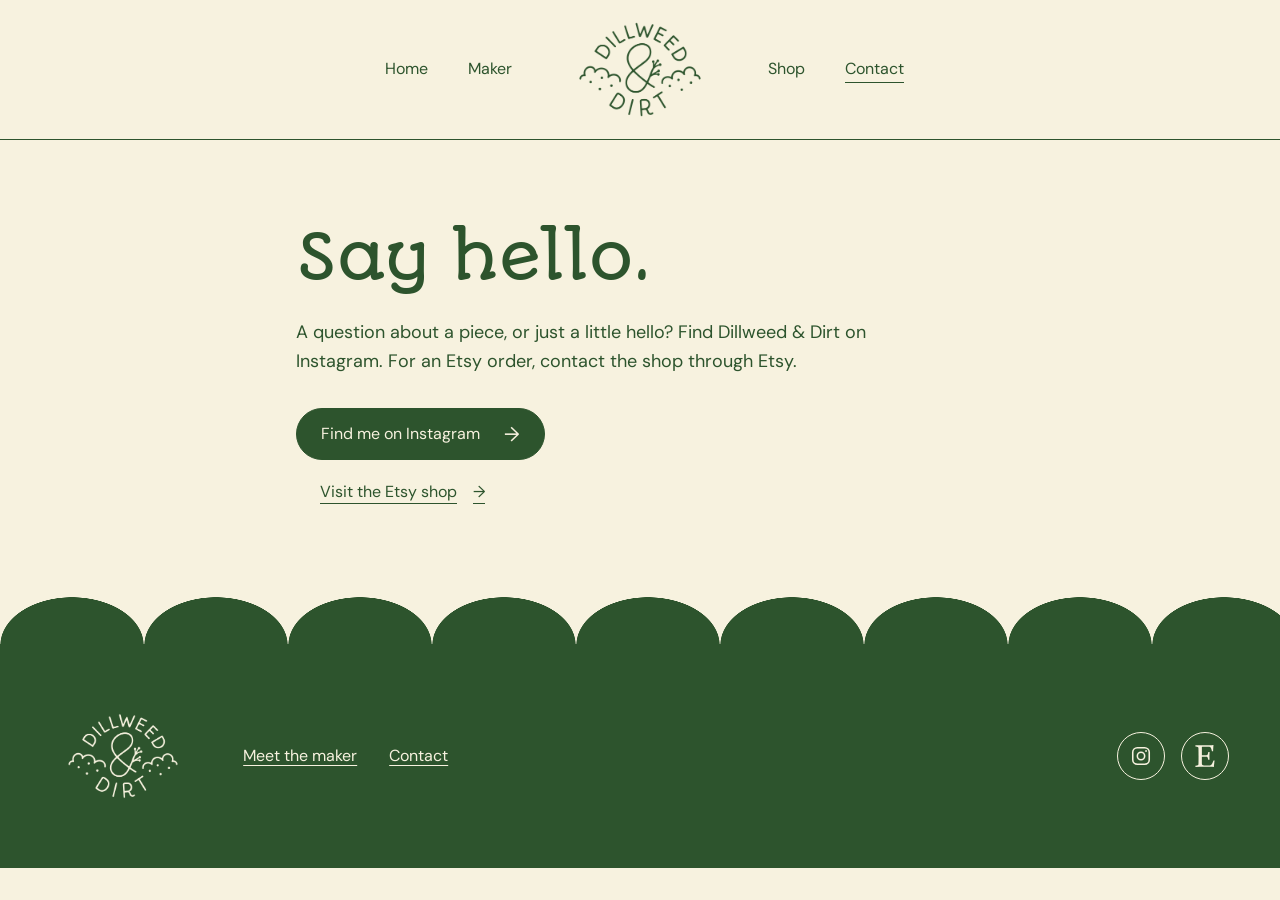
==== contact.html @ 4174f527 "Add small semibold uppercase eyebrow typography role" ====
<!doctype html><html lang="en"><head><meta charset="utf-8"><meta name="robots" content="noindex, nofollow"><meta name="viewport" content="width=device-width,initial-scale=1"><meta name="description" content="Dillweed & Dirt — handmade functional pottery."><title>Contact · Dillweed & Dirt</title><link rel="stylesheet" href="assets/site.css?v=eyebrow-v1"></head><body><a class="skip" href="#main">Skip to content</a><div class="shell"><header><nav class="site-nav" aria-label="Main navigation"><div class="nav-group"><a href="index.html">Home</a><a href="maker.html">Maker</a></div><a class="brand-logo" href="index.html"><img src="assets/dillweedlogos_2.png" alt="Dillweed & Dirt — home" width="800" height="533"></a><div class="nav-group"><a href="https://www.etsy.com/shop/DillweedandDirt">Shop</a><a href="contact.html" aria-current="page">Contact</a></div></nav></header><main id="main"><section class="contact-simple" aria-labelledby="contact-title"><h1 id="contact-title">Say hello.</h1><p>A question about a piece, or just a little hello? Find Dillweed & Dirt on Instagram. For an Etsy order, contact the shop through Etsy.</p><div class="contact-actions"><a class="button" href="https://www.instagram.com/dillweedanddirt/">Find me on Instagram <span aria-hidden="true">→</span></a><a class="text-link" href="https://www.etsy.com/shop/DillweedandDirt">Visit the Etsy shop <span aria-hidden="true">→</span></a></div></section></main><footer class="scallop-footer footer-compact"><div class="footer-side"><a href="index.html" class="brand-logo"><img src="assets/dillweedlogos_2.png" alt="Dillweed & Dirt — home" width="800" height="533" loading="lazy"></a><div class="footer-links"><a href="maker.html">Meet the maker</a><a href="contact.html">Contact</a></div><div class="footer-socials" aria-label="Find Dillweed & Dirt"><a class="social-link" href="https://www.instagram.com/dillweedanddirt/" aria-label="Dillweed & Dirt on Instagram" title="Follow on Instagram"><svg viewBox="0 0 24 24" aria-hidden="true" focusable="false" fill="none" stroke="currentColor" stroke-width="1.7"><rect x="3" y="3" width="18" height="18" rx="5"></rect><circle cx="12" cy="12" r="4"></circle><circle cx="17.5" cy="6.5" r="1" fill="currentColor" stroke="none"></circle></svg></a><a class="social-link" href="https://www.etsy.com/shop/DillweedandDirt" aria-label="Dillweed & Dirt on Etsy" title="Shop on Etsy"><svg viewBox="0 0 24 24" aria-hidden="true" focusable="false" fill="currentColor"><path d="M8.559 2.445c0-.325.033-.52.59-.52h7.465c1.3 0 2.02 1.11 2.54 3.193l.42 1.666h1.27c.23-4.728.43-6.784.43-6.784s-3.196.36-5.09.36H6.635L1.521.196v1.37l1.725.326c1.21.24 1.5.496 1.6 1.606 0 0 .11 3.27.11 8.64 0 5.385-.09 8.61-.09 8.61 0 .973-.39 1.333-1.59 1.573l-1.722.33V24l5.13-.165h8.55c1.935 0 6.39.165 6.39.165.105-1.17.75-6.48.855-7.064h-1.2l-1.284 2.91c-1.005 2.28-2.476 2.445-4.11 2.445h-4.906c-1.63 0-2.415-.64-2.415-2.05V12.8s3.62 0 4.79.096c.912.064 1.463.325 1.76 1.598l.39 1.695h1.41l-.09-4.278.192-4.305h-1.391l-.45 1.89c-.283 1.244-.48 1.47-1.754 1.6-1.666.17-4.815.14-4.815.14V2.45h-.05z"/></svg></a></div></div></footer></div></body></html>
---- assets/site.css ----
@import url('tokens.css?v=eyebrow-v1');
:root{--ink:#191f1a;--dill:#2d542d;--dill-dark:#203d20;--lilac:#d6c5ec;--paper:#f7f2df;--text:var(--dill);--action:var(--dill);--action-hover:var(--dill-dark);--focus:var(--dill);--line:1px solid var(--dill);--display-size:clamp(2.5rem,1.5rem + 3vw,4rem);--display-leading:1.2;--page-gutter:clamp(24px,4vw,64px);--content-width:1280px;--section-space:96px}
body{background:var(--paper);color:var(--dill)}.shell{width:100%}.skip{position:absolute;top:-100px;left:24px;background:var(--paper);padding:16px;z-index:20}.skip:focus{top:8px}header{width:100%;padding:16px var(--page-gutter);border-bottom:var(--line);background:var(--paper)}.site-nav{display:grid;grid-template-columns:1fr auto 1fr;align-items:center;gap:48px;width:100%;max-width:var(--content-width);margin:auto}.nav-group{display:flex;align-items:center;gap:40px}.nav-group:first-child{justify-content:flex-end}.nav-group:last-child{justify-content:flex-start}.nav-group a{display:flex;align-items:center;min-height:48px;text-decoration:none;color:var(--dill)}.nav-group a:hover,.nav-group a[aria-current=page]{text-decoration:underline;text-underline-offset:8px}.brand-logo{display:inline-block;line-height:0;flex-shrink:0;border-radius:8px}.brand-logo img{display:block;width:160px;height:auto}.eyebrow,.label{font:var(--eyebrow-weight) var(--eyebrow-size)/var(--eyebrow-leading) var(--font-copy);letter-spacing:var(--eyebrow-tracking);text-transform:uppercase;color:inherit;margin:0}.flow{display:grid;gap:24px;align-content:start;justify-items:start}.flow p{margin:0;max-width:48ch}.home-hero{padding:64px 24px 80px;background:var(--lilac);display:grid;justify-items:center;text-align:center;gap:24px;border-bottom:var(--line)}.home-hero h1{color:var(--dill);max-width:18ch}.home-hero>p:not(.label){max-width:38ch}.home-hero .button{margin-top:8px}.home-shop,.home-maker,.shop-destination{display:grid;grid-template-columns:1fr 1fr;align-items:center;gap:64px;padding:var(--section-space) max(var(--page-gutter),calc((100% - var(--content-width))/2))}.home-shop{background:var(--dill);color:var(--paper)}.home-shop .label,.home-maker .label{margin-bottom:24px}.home-shop .button{border-color:var(--paper)}.home-shop .button:focus-visible{outline-color:var(--paper)}.home-maker h2,.shop-destination h2{color:var(--dill)}.home-maker{padding-bottom:calc(var(--section-space) + 24px)}.text-link{color:var(--dill);font-size:16px;text-underline-offset:6px;display:inline-flex;align-items:center;gap:16px;min-height:48px}.button{display:inline-flex;align-items:center;justify-content:center;gap:24px;min-height:52px;padding:12px 24px;border:1px solid var(--dill);border-radius:999px;background:var(--dill);color:var(--paper);font:400 16px/1.5 var(--font-copy);text-decoration:none}.button:hover{background:var(--dill-dark);border-color:var(--dill-dark)}.button span{font-size:20px;line-height:1}.button:disabled{background:transparent;color:var(--dill);border-style:dashed;cursor:not-allowed}.page-intro{padding:64px var(--page-gutter);background:var(--lilac);border-bottom:var(--line);display:grid;gap:24px;justify-items:start}.page-intro h1{color:var(--dill);max-width:20ch}.page-intro p{max-width:50ch}.shop-destination{padding-bottom:calc(var(--section-space) + 24px)}.shop-brand{padding:32px;background:var(--paper);border:var(--line);border-radius:16px}.shop-brand img{display:block;width:100%;height:auto}.small-copy{font-size:14px}.split{display:grid;grid-template-columns:1fr 1fr}.split>div{padding:64px var(--page-gutter);min-width:0}.split>div:first-child{border-right:var(--line)}.split h2{color:var(--dill)}.contact-page>.flow{align-self:stretch}.contact-page .newsletter-panel{background:var(--lilac)}.contact-page{padding-bottom:24px}.contact-page form{width:100%}.contact-form{max-width:560px}.field{width:100%}.field input,.field textarea{background:transparent;border:var(--line);border-radius:8px}.field textarea{resize:vertical}.error,.status-message{font-size:14px}.status-message{min-height:24px}.scallop-footer{position:relative;isolation:isolate;display:flex;align-items:center;justify-content:space-between;gap:32px;padding:48px var(--page-gutter);background:var(--dill);color:var(--paper);width:100%}.scallop-footer::before{content:'';position:absolute;left:0;right:0;top:-47px;height:48px;background:radial-gradient(ellipse 72px 48px at 72px 48px,var(--dill) 99%,transparent 100%) 0 0/144px 48px repeat-x;pointer-events:none}.scallop-footer .brand-logo{position:relative;background:none;padding:0;border-radius:0}.scallop-footer .brand-logo::before{content:'';position:absolute;inset:0;background:var(--paper);-webkit-mask:url('dillweedlogos_2.png') center/contain no-repeat;mask:url('dillweedlogos_2.png') center/contain no-repeat;pointer-events:none}.scallop-footer .brand-logo img{opacity:0}.scallop-footer .brand-logo img{width:144px}.scallop-footer a:focus-visible{outline-color:var(--paper)}.footer-links{display:flex;gap:32px;flex-wrap:wrap}.footer-links a{font-size:16px}[hidden]{display:none!important}
@media(max-width:900px){:root{--section-space:64px}.site-nav{gap:32px}.nav-group{gap:24px}.home-shop,.home-maker,.shop-destination{gap:32px}.split>div{padding:48px 24px}}
@media(max-width:640px){:root{--section-space:48px}.site-nav{display:flex;flex-wrap:wrap;justify-content:center;gap:0 24px}.site-nav>.brand-logo{order:-1;width:100%;display:flex;justify-content:center;margin-bottom:8px}.brand-logo img{width:128px}.nav-group{gap:24px}.home-hero{padding:48px 24px 64px;gap:24px}.home-hero h1{font-size:40px}.home-shop,.home-maker,.shop-destination,.split{grid-template-columns:1fr;gap:32px}.home-shop,.home-maker,.shop-destination{padding-inline:24px}.home-maker,.shop-destination{padding-bottom:72px}.split{gap:0}.split>div{padding:48px 24px}.split>div:first-child{border-right:0;border-bottom:var(--line)}.page-intro{padding:48px 24px}.page-intro h1{font-size:40px}.scallop-footer{align-items:start;flex-direction:column;padding:40px 24px;gap:32px}.scallop-footer .brand-logo img{width:128px}.footer-links{gap:24px}.button{min-height:48px;gap:16px}}

/* Homepage hierarchy: one hero, one primary action, a quiet maker introduction. */
.home-hero{display:flex;flex-direction:column;align-items:center;justify-content:center;gap:24px;padding:80px 24px 96px;background:var(--lilac);text-align:center;border:0}.home-hero h1{max-width:18ch}.hero-description{max-width:38ch;font-size:18px}.home-hero .button{margin-top:8px}.home-maker{display:grid;grid-template-columns:minmax(0,1fr) minmax(0,1fr);align-items:start;gap:64px;max-width:1120px;margin:auto;padding:64px var(--page-gutter) 112px}.home-maker h2{font:400 24px/1.4 var(--font-brand);max-width:24ch}.home-maker .flow{gap:16px}.home-maker p{font-size:16px;max-width:42ch}.home-maker .text-link{font-size:16px}.shop-brand{background:var(--lilac)}
@media(max-width:640px){.home-hero{padding:48px 24px 64px;gap:24px}.home-maker{grid-template-columns:1fr;gap:24px;padding:48px 24px 96px}.home-maker h2{font-size:22px}.scallop-footer{padding-top:32px}}
/* Newsletter is the primary destination; the shop lives on Etsy. */
html{scroll-behavior:smooth}#newsletter{scroll-margin-top:32px}.scallop-footer{display:grid;grid-template-columns:minmax(0,1.4fr) minmax(0,1fr);align-items:start;gap:80px;padding-block:64px}.footer-newsletter{background:var(--paper);color:var(--dill);border-radius:24px;padding:32px;max-width:640px;display:grid;gap:16px}.footer-newsletter h2{font:400 28px/1.35 var(--font-brand);max-width:20ch}.footer-newsletter>p{font-size:16px;max-width:48ch}.newsletter-form{display:grid;gap:8px;margin-top:8px}.newsletter-form label{font-size:14px}.newsletter-row{display:flex;gap:8px}.newsletter-row input{min-width:0;flex:1;width:100%;min-height:52px;padding:12px 16px;background:var(--paper);border:var(--line);border-radius:999px;font-size:16px}.newsletter-row .button{gap:16px;white-space:nowrap}.newsletter-form small{font-size:13px;max-width:50ch}.newsletter-form .status-message:empty{display:none}.footer-side{display:grid;justify-items:start;gap:32px}.footer-side .footer-links{display:grid;gap:16px}.footer-newsletter :focus-visible{outline-color:var(--dill)}
@media(max-width:900px){.scallop-footer{gap:40px}.newsletter-row{flex-direction:column;align-items:stretch}.newsletter-row input{flex:auto}}
@media(max-width:640px){.scallop-footer{grid-template-columns:1fr;gap:40px;padding-block:40px}.footer-newsletter{padding:24px;border-radius:16px}.footer-newsletter h2{font-size:24px}.footer-side{grid-template-columns:auto 1fr;align-items:center;gap:24px}.footer-side .footer-links{gap:8px}.newsletter-row{gap:12px}.newsletter-row .button{width:100%}}
@media(prefers-reduced-motion:reduce){html{scroll-behavior:auto}}

.footer-socials{display:flex;align-items:center;gap:16px}.social-link{display:inline-flex;align-items:center;justify-content:center;width:48px;height:48px;border:1px solid var(--paper);border-radius:50%;color:var(--paper);text-decoration:none}.social-link svg{width:22px;height:22px;display:block}.social-link:hover{background:var(--paper);color:var(--dill)}.social-link:focus-visible{outline:3px solid var(--paper);outline-offset:4px}@media(max-width:640px){.footer-socials{grid-column:1/-1}}

/* One exposed signup on Home; the footer stays focused on navigation. */
.home-signup .hero-description{max-width:46ch}.home-signup .newsletter-form{width:100%;max-width:560px;gap:8px;margin-top:8px;text-align:left}.home-signup .newsletter-row{gap:8px}.home-signup .newsletter-row .button{margin:0}.home-signup .newsletter-form small{font-size:13px}.home-signup .status-message:empty{display:none}.footer-compact{grid-template-columns:1fr}.footer-compact .footer-side{width:100%;max-width:1280px;margin:auto;grid-template-columns:auto 1fr auto;align-items:center;gap:48px}.footer-compact .footer-links{display:flex;justify-content:center;gap:32px}.footer-compact .footer-socials{grid-column:auto}
@media(max-width:640px){.home-signup .newsletter-row{gap:12px}.footer-compact .footer-side{grid-template-columns:auto 1fr;gap:24px}.footer-compact .footer-links{display:grid;justify-content:start;gap:16px}.footer-compact .footer-socials{grid-column:1/-1}}
/* Klaviyo owns the email controls and submission; our layout frames the embed. */
.newsletter-embed{width:100%;min-width:0;min-height:136px}.home-signup .newsletter-embed{max-width:560px;text-align:left;margin-top:8px}.newsletter-load-status,.newsletter-embed noscript p{font-size:14px;line-height:1.5;margin-top:16px}.newsletter-embed:has(.newsletter-load-status:not([hidden])) .klaviyo-form-VphHay:empty{min-height:48px}

/* Scoped Klaviyo presentation adapter: preserve its submission/consent behavior. */
.klaviyo-form-VphHay{width:100%;min-width:0}.klaviyo-form-VphHay form{width:100%!important;max-width:100%!important;min-height:0!important;margin:0!important;padding:0!important;background:transparent!important;border:0!important;border-radius:0!important;box-shadow:none!important}.klaviyo-form-VphHay [data-dd-duplicate-heading]{display:none!important}.klaviyo-form-VphHay [data-testid="form-row"]{gap:8px!important;flex-wrap:wrap!important;align-items:center!important}.klaviyo-form-VphHay [data-testid="form-component"]{min-width:0!important}.klaviyo-form-VphHay [data-testid="form-component"]:has(input[type="email"]){flex:1 1 240px!important;padding:0!important}.klaviyo-form-VphHay [data-testid="form-component"]:has(button){padding:0!important;flex:0 0 auto!important;align-self:center!important;min-height:0!important}.klaviyo-form-VphHay input[type="email"]{box-sizing:border-box!important;max-height:52px!important;width:100%!important;min-width:0!important;height:52px!important;min-height:52px!important;padding:12px 20px!important;border:1px solid var(--dill)!important;border-radius:999px!important;background:var(--paper)!important;color:var(--dill)!important;font:400 16px/1.5 var(--font-copy)!important;box-shadow:none!important}.klaviyo-form-VphHay input[type="email"]::placeholder{color:var(--dill)!important;opacity:1}.klaviyo-form-VphHay label{font:400 14px/1.5 var(--font-copy)!important;color:var(--dill)!important}.klaviyo-form-VphHay button:not([aria-label*="Close"]){box-sizing:border-box!important;height:52px!important;min-height:52px!important;max-height:52px!important;align-self:center!important;display:inline-flex!important;align-items:center!important;justify-content:center!important;padding:12px 24px!important;border:1px solid var(--dill)!important;border-radius:999px!important;background:var(--dill)!important;color:var(--paper)!important;font:400 16px/1.5 var(--font-copy)!important;box-shadow:none!important}.klaviyo-form-VphHay button:not([aria-label*="Close"]):hover{background:var(--dill-dark)!important;border-color:var(--dill-dark)!important}.klaviyo-form-VphHay button span{font-family:inherit!important;font-size:inherit!important;font-weight:inherit!important;color:inherit!important}.klaviyo-form-VphHay :is(input,button):focus-visible{outline:3px solid var(--dill)!important;outline-offset:3px!important}.klaviyo-form-VphHay p{max-width:none;font:400 14px/1.5 var(--font-copy);color:var(--dill)}.home-signup .newsletter-embed{max-width:560px;margin-top:0}.home-signup{row-gap:24px}
@media(max-width:640px){.klaviyo-form-VphHay [data-testid="form-row"]{gap:12px!important}.klaviyo-form-VphHay [data-testid="form-component"]:has(button){flex:1 1 100%!important}.klaviyo-form-VphHay button:not([aria-label*="Close"]){width:100%!important}}

/* Quiet contact page and identical compact footer on every page. */
.contact-simple{padding:80px 24px 128px;max-width:736px;margin:auto;display:grid;gap:24px;justify-items:start}.contact-simple h1{color:var(--dill)}.contact-simple>p{max-width:48ch}.contact-actions{display:grid;gap:8px;justify-items:start;margin-top:8px}.contact-actions .text-link{padding-left:24px}@media(max-width:640px){.contact-simple{padding:48px 24px 96px}.contact-simple h1{font-size:40px}.contact-actions{width:100%}.contact-actions .button{max-width:100%;text-align:center}}

/* Provider confirmation: a single, aligned brand message, not a second signup. */
.klaviyo-form-VphHay.newsletter-confirmation{padding:16px 0;background:transparent;border:0;border-radius:0;text-align:center}.klaviyo-form-VphHay.newsletter-confirmation [data-testid="form-row"]{display:block!important;width:100%!important;margin:0!important;padding:0!important}.klaviyo-form-VphHay.newsletter-confirmation [data-testid="form-component"]{display:block!important;width:100%!important;max-width:none!important;flex:none!important;padding:8px 0!important;margin:0!important}.klaviyo-form-VphHay.newsletter-confirmation [id^="rich-text"]{width:100%!important;max-width:none!important}.klaviyo-form-VphHay.newsletter-confirmation :is(p,span,h1,h2,h3,h4){color:var(--dill)!important;font-family:var(--font-copy)!important;font-size:16px!important;font-weight:400!important;line-height:1.6!important;letter-spacing:0!important;text-align:center!important;max-width:none!important;margin:0!important}.klaviyo-form-VphHay.newsletter-confirmation [data-dd-confirmation-title],.klaviyo-form-VphHay.newsletter-confirmation [data-dd-confirmation-title] *{font-family:var(--font-brand)!important;font-size:24px!important;font-weight:400!important;line-height:1.4!important;color:var(--dill)!important;text-align:center!important}.home-signup:has(.newsletter-confirmation) h1{font-size:40px;line-height:1.25}.home-signup:has(.newsletter-confirmation)>.hero-description{display:none}.home-signup:has(.newsletter-confirmation) .newsletter-embed{min-height:0}
@media(max-width:640px){.klaviyo-form-VphHay.newsletter-confirmation{padding:8px 0}.klaviyo-form-VphHay.newsletter-confirmation [data-dd-confirmation-title],.klaviyo-form-VphHay.newsletter-confirmation [data-dd-confirmation-title] *{font-size:22px!important}.home-signup:has(.newsletter-confirmation) h1{font-size:32px}}

/* The check belongs to the confirmation heading, not to a separate block. */
.klaviyo-form-VphHay.newsletter-confirmation [data-dd-confirmation-heading]{display:flex!important;align-items:center!important;justify-content:center!important;gap:12px!important;padding:0!important}.klaviyo-form-VphHay.newsletter-confirmation [data-dd-confirmation-heading]::before{content:'';display:block;flex:0 0 32px;width:32px;height:32px;background:var(--dill);-webkit-mask:url("data:image/svg+xml,%3Csvg%20xmlns%3D%22http%3A%2F%2Fwww.w3.org%2F2000%2Fsvg%22%20viewBox%3D%220%200%2040%2040%22%3E%3Cdefs%3E%3Cmask%20id%3D%22cut%22%20maskUnits%3D%22userSpaceOnUse%22%20x%3D%220%22%20y%3D%220%22%20width%3D%2240%22%20height%3D%2240%22%3E%3Ccircle%20cx%3D%2220%22%20cy%3D%2220%22%20r%3D%2219%22%20fill%3D%22white%22%2F%3E%3Cpath%20d%3D%22m12%2020%206%206%2011-12%22%20fill%3D%22none%22%20stroke%3D%22black%22%20stroke-width%3D%223%22%20stroke-linecap%3D%22round%22%20stroke-linejoin%3D%22round%22%2F%3E%3C%2Fmask%3E%3C%2Fdefs%3E%3Ccircle%20cx%3D%2220%22%20cy%3D%2220%22%20r%3D%2219%22%20fill%3D%22black%22%20mask%3D%22url%28%23cut%29%22%2F%3E%3C%2Fsvg%3E") center/contain no-repeat;mask:url("data:image/svg+xml,%3Csvg%20xmlns%3D%22http%3A%2F%2Fwww.w3.org%2F2000%2Fsvg%22%20viewBox%3D%220%200%2040%2040%22%3E%3Cdefs%3E%3Cmask%20id%3D%22cut%22%20maskUnits%3D%22userSpaceOnUse%22%20x%3D%220%22%20y%3D%220%22%20width%3D%2240%22%20height%3D%2240%22%3E%3Ccircle%20cx%3D%2220%22%20cy%3D%2220%22%20r%3D%2219%22%20fill%3D%22white%22%2F%3E%3Cpath%20d%3D%22m12%2020%206%206%2011-12%22%20fill%3D%22none%22%20stroke%3D%22black%22%20stroke-width%3D%223%22%20stroke-linecap%3D%22round%22%20stroke-linejoin%3D%22round%22%2F%3E%3C%2Fmask%3E%3C%2Fdefs%3E%3Ccircle%20cx%3D%2220%22%20cy%3D%2220%22%20r%3D%2219%22%20fill%3D%22black%22%20mask%3D%22url%28%23cut%29%22%2F%3E%3C%2Fsvg%3E") center/contain no-repeat}.klaviyo-form-VphHay.newsletter-confirmation [data-testid="form-component"]:has([data-dd-confirmation-heading]){padding:0!important}.klaviyo-form-VphHay.newsletter-confirmation form{min-height:0!important;gap:0!important}.home-signup:has(.newsletter-confirmation){row-gap:24px}.home-signup:has(.newsletter-confirmation) h1{font-size:32px;line-height:1.25}
@media(max-width:640px){.klaviyo-form-VphHay.newsletter-confirmation [data-dd-confirmation-heading]{gap:8px!important}.klaviyo-form-VphHay.newsletter-confirmation [data-dd-confirmation-heading]::before{flex-basis:28px;width:28px;height:28px}.home-signup:has(.newsletter-confirmation) h1{font-size:28px}}
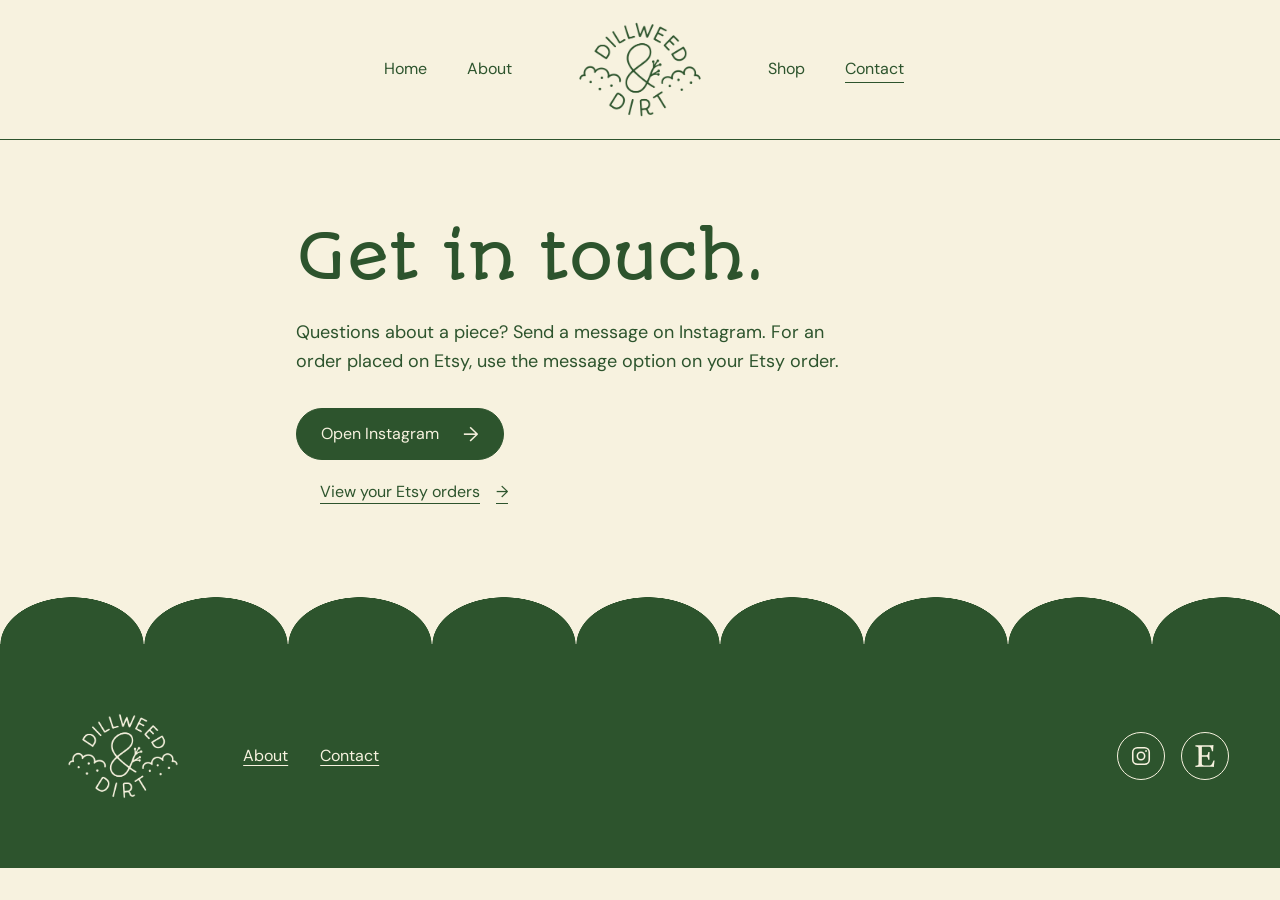
==== commit dfca277e: "Audit site copy and remove unsupported brand language" ====
--- a/contact.html
+++ b/contact.html
@@ -1 +1 @@
-<!doctype html><html lang="en"><head><meta charset="utf-8"><meta name="robots" content="noindex, nofollow"><meta name="viewport" content="width=device-width,initial-scale=1"><meta name="description" content="Dillweed & Dirt — handmade functional pottery."><title>Contact · Dillweed & Dirt</title><link rel="stylesheet" href="assets/site.css?v=eyebrow-v1"></head><body><a class="skip" href="#main">Skip to content</a><div class="shell"><header><nav class="site-nav" aria-label="Main navigation"><div class="nav-group"><a href="index.html">Home</a><a href="maker.html">Maker</a></div><a class="brand-logo" href="index.html"><img src="assets/dillweedlogos_2.png" alt="Dillweed & Dirt — home" width="800" height="533"></a><div class="nav-group"><a href="https://www.etsy.com/shop/DillweedandDirt">Shop</a><a href="contact.html" aria-current="page">Contact</a></div></nav></header><main id="main"><section class="contact-simple" aria-labelledby="contact-title"><h1 id="contact-title">Say hello.</h1><p>A question about a piece, or just a little hello? Find Dillweed & Dirt on Instagram. For an Etsy order, contact the shop through Etsy.</p><div class="contact-actions"><a class="button" href="https://www.instagram.com/dillweedanddirt/">Find me on Instagram <span aria-hidden="true">→</span></a><a class="text-link" href="https://www.etsy.com/shop/DillweedandDirt">Visit the Etsy shop <span aria-hidden="true">→</span></a></div></section></main><footer class="scallop-footer footer-compact"><div class="footer-side"><a href="index.html" class="brand-logo"><img src="assets/dillweedlogos_2.png" alt="Dillweed & Dirt — home" width="800" height="533" loading="lazy"></a><div class="footer-links"><a href="maker.html">Meet the maker</a><a href="contact.html">Contact</a></div><div class="footer-socials" aria-label="Find Dillweed & Dirt"><a class="social-link" href="https://www.instagram.com/dillweedanddirt/" aria-label="Dillweed & Dirt on Instagram" title="Follow on Instagram"><svg viewBox="0 0 24 24" aria-hidden="true" focusable="false" fill="none" stroke="currentColor" stroke-width="1.7"><rect x="3" y="3" width="18" height="18" rx="5"></rect><circle cx="12" cy="12" r="4"></circle><circle cx="17.5" cy="6.5" r="1" fill="currentColor" stroke="none"></circle></svg></a><a class="social-link" href="https://www.etsy.com/shop/DillweedandDirt" aria-label="Dillweed & Dirt on Etsy" title="Shop on Etsy"><svg viewBox="0 0 24 24" aria-hidden="true" focusable="false" fill="currentColor"><path d="M8.559 2.445c0-.325.033-.52.59-.52h7.465c1.3 0 2.02 1.11 2.54 3.193l.42 1.666h1.27c.23-4.728.43-6.784.43-6.784s-3.196.36-5.09.36H6.635L1.521.196v1.37l1.725.326c1.21.24 1.5.496 1.6 1.606 0 0 .11 3.27.11 8.64 0 5.385-.09 8.61-.09 8.61 0 .973-.39 1.333-1.59 1.573l-1.722.33V24l5.13-.165h8.55c1.935 0 6.39.165 6.39.165.105-1.17.75-6.48.855-7.064h-1.2l-1.284 2.91c-1.005 2.28-2.476 2.445-4.11 2.445h-4.906c-1.63 0-2.415-.64-2.415-2.05V12.8s3.62 0 4.79.096c.912.064 1.463.325 1.76 1.598l.39 1.695h1.41l-.09-4.278.192-4.305h-1.391l-.45 1.89c-.283 1.244-.48 1.47-1.754 1.6-1.666.17-4.815.14-4.815.14V2.45h-.05z"/></svg></a></div></div></footer></div></body></html>+<!doctype html><html lang="en"><head><meta charset="utf-8"><meta name="robots" content="noindex, nofollow"><meta name="viewport" content="width=device-width,initial-scale=1"><meta name="description" content="Contact Dillweed & Dirt through Instagram, or find your Etsy order to ask an order question."><title>Contact · Dillweed & Dirt</title><link rel="stylesheet" href="assets/site.css?v=copy-audit-v1"></head><body><a class="skip" href="#main">Skip to content</a><div class="shell"><header><nav class="site-nav" aria-label="Main navigation"><div class="nav-group"><a href="index.html">Home</a><a href="maker.html">About</a></div><a class="brand-logo" href="index.html"><img src="assets/dillweedlogos_2.png" alt="Dillweed & Dirt — home" width="800" height="533"></a><div class="nav-group"><a href="https://www.etsy.com/shop/DillweedandDirt" aria-label="Shop on Etsy">Shop</a><a href="contact.html" aria-current="page">Contact</a></div></nav></header><main id="main"><section class="contact-simple" aria-labelledby="contact-title"><h1 id="contact-title">Get in touch.</h1><p>Questions about a piece? Send a message on Instagram. For an order placed on Etsy, use the message option on your Etsy order.</p><div class="contact-actions"><a class="button" href="https://www.instagram.com/dillweedanddirt/">Open Instagram <span aria-hidden="true">→</span></a><a class="text-link" href="https://www.etsy.com/your/purchases">View your Etsy orders <span aria-hidden="true">→</span></a></div></section></main><footer class="scallop-footer footer-compact"><div class="footer-side"><a href="index.html" class="brand-logo"><img src="assets/dillweedlogos_2.png" alt="Dillweed & Dirt — home" width="800" height="533" loading="lazy"></a><div class="footer-links"><a href="maker.html">About</a><a href="contact.html">Contact</a></div><div class="footer-socials" aria-label="Find Dillweed & Dirt"><a class="social-link" href="https://www.instagram.com/dillweedanddirt/" aria-label="Dillweed & Dirt on Instagram" title="Follow on Instagram"><svg viewBox="0 0 24 24" aria-hidden="true" focusable="false" fill="none" stroke="currentColor" stroke-width="1.7"><rect x="3" y="3" width="18" height="18" rx="5"></rect><circle cx="12" cy="12" r="4"></circle><circle cx="17.5" cy="6.5" r="1" fill="currentColor" stroke="none"></circle></svg></a><a class="social-link" href="https://www.etsy.com/shop/DillweedandDirt" aria-label="Dillweed & Dirt on Etsy" title="Shop on Etsy"><svg viewBox="0 0 24 24" aria-hidden="true" focusable="false" fill="currentColor"><path d="M8.559 2.445c0-.325.033-.52.59-.52h7.465c1.3 0 2.02 1.11 2.54 3.193l.42 1.666h1.27c.23-4.728.43-6.784.43-6.784s-3.196.36-5.09.36H6.635L1.521.196v1.37l1.725.326c1.21.24 1.5.496 1.6 1.606 0 0 .11 3.27.11 8.64 0 5.385-.09 8.61-.09 8.61 0 .973-.39 1.333-1.59 1.573l-1.722.33V24l5.13-.165h8.55c1.935 0 6.39.165 6.39.165.105-1.17.75-6.48.855-7.064h-1.2l-1.284 2.91c-1.005 2.28-2.476 2.445-4.11 2.445h-4.906c-1.63 0-2.415-.64-2.415-2.05V12.8s3.62 0 4.79.096c.912.064 1.463.325 1.76 1.598l.39 1.695h1.41l-.09-4.278.192-4.305h-1.391l-.45 1.89c-.283 1.244-.48 1.47-1.754 1.6-1.666.17-4.815.14-4.815.14V2.45h-.05z"/></svg></a></div></div></footer></div></body></html>
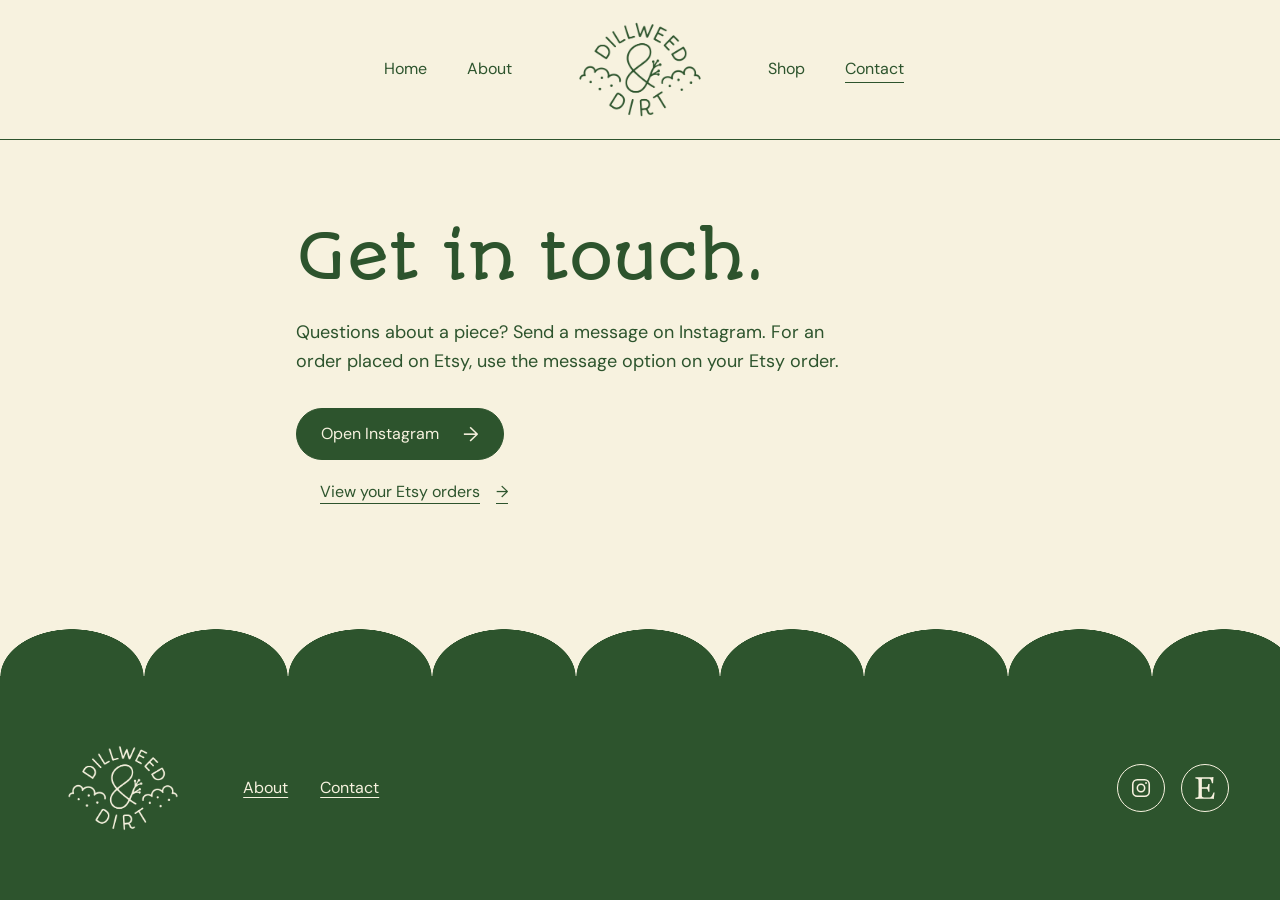
==== commit 7d1a3fad: "Keep footer at page bottom on short viewports without background gap" ====
--- a/contact.html
+++ b/contact.html
@@ -1 +1 @@
-<!doctype html><html lang="en"><head><meta charset="utf-8"><meta name="robots" content="noindex, nofollow"><meta name="viewport" content="width=device-width,initial-scale=1"><meta name="description" content="Contact Dillweed & Dirt through Instagram, or find your Etsy order to ask an order question."><title>Contact · Dillweed & Dirt</title><link rel="stylesheet" href="assets/site.css?v=copy-audit-v1"></head><body><a class="skip" href="#main">Skip to content</a><div class="shell"><header><nav class="site-nav" aria-label="Main navigation"><div class="nav-group"><a href="index.html">Home</a><a href="maker.html">About</a></div><a class="brand-logo" href="index.html"><img src="assets/dillweedlogos_2.png" alt="Dillweed & Dirt — home" width="800" height="533"></a><div class="nav-group"><a href="https://www.etsy.com/shop/DillweedandDirt" aria-label="Shop on Etsy">Shop</a><a href="contact.html" aria-current="page">Contact</a></div></nav></header><main id="main"><section class="contact-simple" aria-labelledby="contact-title"><h1 id="contact-title">Get in touch.</h1><p>Questions about a piece? Send a message on Instagram. For an order placed on Etsy, use the message option on your Etsy order.</p><div class="contact-actions"><a class="button" href="https://www.instagram.com/dillweedanddirt/">Open Instagram <span aria-hidden="true">→</span></a><a class="text-link" href="https://www.etsy.com/your/purchases">View your Etsy orders <span aria-hidden="true">→</span></a></div></section></main><footer class="scallop-footer footer-compact"><div class="footer-side"><a href="index.html" class="brand-logo"><img src="assets/dillweedlogos_2.png" alt="Dillweed & Dirt — home" width="800" height="533" loading="lazy"></a><div class="footer-links"><a href="maker.html">About</a><a href="contact.html">Contact</a></div><div class="footer-socials" aria-label="Find Dillweed & Dirt"><a class="social-link" href="https://www.instagram.com/dillweedanddirt/" aria-label="Dillweed & Dirt on Instagram" title="Follow on Instagram"><svg viewBox="0 0 24 24" aria-hidden="true" focusable="false" fill="none" stroke="currentColor" stroke-width="1.7"><rect x="3" y="3" width="18" height="18" rx="5"></rect><circle cx="12" cy="12" r="4"></circle><circle cx="17.5" cy="6.5" r="1" fill="currentColor" stroke="none"></circle></svg></a><a class="social-link" href="https://www.etsy.com/shop/DillweedandDirt" aria-label="Dillweed & Dirt on Etsy" title="Shop on Etsy"><svg viewBox="0 0 24 24" aria-hidden="true" focusable="false" fill="currentColor"><path d="M8.559 2.445c0-.325.033-.52.59-.52h7.465c1.3 0 2.02 1.11 2.54 3.193l.42 1.666h1.27c.23-4.728.43-6.784.43-6.784s-3.196.36-5.09.36H6.635L1.521.196v1.37l1.725.326c1.21.24 1.5.496 1.6 1.606 0 0 .11 3.27.11 8.64 0 5.385-.09 8.61-.09 8.61 0 .973-.39 1.333-1.59 1.573l-1.722.33V24l5.13-.165h8.55c1.935 0 6.39.165 6.39.165.105-1.17.75-6.48.855-7.064h-1.2l-1.284 2.91c-1.005 2.28-2.476 2.445-4.11 2.445h-4.906c-1.63 0-2.415-.64-2.415-2.05V12.8s3.62 0 4.79.096c.912.064 1.463.325 1.76 1.598l.39 1.695h1.41l-.09-4.278.192-4.305h-1.391l-.45 1.89c-.283 1.244-.48 1.47-1.754 1.6-1.666.17-4.815.14-4.815.14V2.45h-.05z"/></svg></a></div></div></footer></div></body></html>+<!doctype html><html lang="en"><head><meta charset="utf-8"><meta name="robots" content="noindex, nofollow"><meta name="viewport" content="width=device-width,initial-scale=1"><meta name="description" content="Contact Dillweed & Dirt through Instagram, or find your Etsy order to ask an order question."><title>Contact · Dillweed & Dirt</title><link rel="stylesheet" href="assets/site.css?v=full-height-footer-v1"></head><body><a class="skip" href="#main">Skip to content</a><div class="shell"><header><nav class="site-nav" aria-label="Main navigation"><div class="nav-group"><a href="index.html">Home</a><a href="maker.html">About</a></div><a class="brand-logo" href="index.html"><img src="assets/dillweedlogos_2.png" alt="Dillweed & Dirt — home" width="800" height="533"></a><div class="nav-group"><a href="https://www.etsy.com/shop/DillweedandDirt" aria-label="Shop on Etsy">Shop</a><a href="contact.html" aria-current="page">Contact</a></div></nav></header><main id="main"><section class="contact-simple" aria-labelledby="contact-title"><h1 id="contact-title">Get in touch.</h1><p>Questions about a piece? Send a message on Instagram. For an order placed on Etsy, use the message option on your Etsy order.</p><div class="contact-actions"><a class="button" href="https://www.instagram.com/dillweedanddirt/">Open Instagram <span aria-hidden="true">→</span></a><a class="text-link" href="https://www.etsy.com/your/purchases">View your Etsy orders <span aria-hidden="true">→</span></a></div></section></main><footer class="scallop-footer footer-compact"><div class="footer-side"><a href="index.html" class="brand-logo"><img src="assets/dillweedlogos_2.png" alt="Dillweed & Dirt — home" width="800" height="533" loading="lazy"></a><div class="footer-links"><a href="maker.html">About</a><a href="contact.html">Contact</a></div><div class="footer-socials" aria-label="Find Dillweed & Dirt"><a class="social-link" href="https://www.instagram.com/dillweedanddirt/" aria-label="Dillweed & Dirt on Instagram" title="Follow on Instagram"><svg viewBox="0 0 24 24" aria-hidden="true" focusable="false" fill="none" stroke="currentColor" stroke-width="1.7"><rect x="3" y="3" width="18" height="18" rx="5"></rect><circle cx="12" cy="12" r="4"></circle><circle cx="17.5" cy="6.5" r="1" fill="currentColor" stroke="none"></circle></svg></a><a class="social-link" href="https://www.etsy.com/shop/DillweedandDirt" aria-label="Dillweed & Dirt on Etsy" title="Shop on Etsy"><svg viewBox="0 0 24 24" aria-hidden="true" focusable="false" fill="currentColor"><path d="M8.559 2.445c0-.325.033-.52.59-.52h7.465c1.3 0 2.02 1.11 2.54 3.193l.42 1.666h1.27c.23-4.728.43-6.784.43-6.784s-3.196.36-5.09.36H6.635L1.521.196v1.37l1.725.326c1.21.24 1.5.496 1.6 1.606 0 0 .11 3.27.11 8.64 0 5.385-.09 8.61-.09 8.61 0 .973-.39 1.333-1.59 1.573l-1.722.33V24l5.13-.165h8.55c1.935 0 6.39.165 6.39.165.105-1.17.75-6.48.855-7.064h-1.2l-1.284 2.91c-1.005 2.28-2.476 2.445-4.11 2.445h-4.906c-1.63 0-2.415-.64-2.415-2.05V12.8s3.62 0 4.79.096c.912.064 1.463.325 1.76 1.598l.39 1.695h1.41l-.09-4.278.192-4.305h-1.391l-.45 1.89c-.283 1.244-.48 1.47-1.754 1.6-1.666.17-4.815.14-4.815.14V2.45h-.05z"/></svg></a></div></div></footer></div></body></html>
--- a/assets/site.css
+++ b/assets/site.css
@@ -35,3 +35,11 @@
 /* The check belongs to the confirmation heading, not to a separate block. */
 .klaviyo-form-VphHay.newsletter-confirmation [data-dd-confirmation-heading]{display:flex!important;align-items:center!important;justify-content:center!important;gap:12px!important;padding:0!important}.klaviyo-form-VphHay.newsletter-confirmation [data-dd-confirmation-heading]::before{content:'';display:block;flex:0 0 32px;width:32px;height:32px;background:var(--dill);-webkit-mask:url("data:image/svg+xml,%3Csvg%20xmlns%3D%22http%3A%2F%2Fwww.w3.org%2F2000%2Fsvg%22%20viewBox%3D%220%200%2040%2040%22%3E%3Cdefs%3E%3Cmask%20id%3D%22cut%22%20maskUnits%3D%22userSpaceOnUse%22%20x%3D%220%22%20y%3D%220%22%20width%3D%2240%22%20height%3D%2240%22%3E%3Ccircle%20cx%3D%2220%22%20cy%3D%2220%22%20r%3D%2219%22%20fill%3D%22white%22%2F%3E%3Cpath%20d%3D%22m12%2020%206%206%2011-12%22%20fill%3D%22none%22%20stroke%3D%22black%22%20stroke-width%3D%223%22%20stroke-linecap%3D%22round%22%20stroke-linejoin%3D%22round%22%2F%3E%3C%2Fmask%3E%3C%2Fdefs%3E%3Ccircle%20cx%3D%2220%22%20cy%3D%2220%22%20r%3D%2219%22%20fill%3D%22black%22%20mask%3D%22url%28%23cut%29%22%2F%3E%3C%2Fsvg%3E") center/contain no-repeat;mask:url("data:image/svg+xml,%3Csvg%20xmlns%3D%22http%3A%2F%2Fwww.w3.org%2F2000%2Fsvg%22%20viewBox%3D%220%200%2040%2040%22%3E%3Cdefs%3E%3Cmask%20id%3D%22cut%22%20maskUnits%3D%22userSpaceOnUse%22%20x%3D%220%22%20y%3D%220%22%20width%3D%2240%22%20height%3D%2240%22%3E%3Ccircle%20cx%3D%2220%22%20cy%3D%2220%22%20r%3D%2219%22%20fill%3D%22white%22%2F%3E%3Cpath%20d%3D%22m12%2020%206%206%2011-12%22%20fill%3D%22none%22%20stroke%3D%22black%22%20stroke-width%3D%223%22%20stroke-linecap%3D%22round%22%20stroke-linejoin%3D%22round%22%2F%3E%3C%2Fmask%3E%3C%2Fdefs%3E%3Ccircle%20cx%3D%2220%22%20cy%3D%2220%22%20r%3D%2219%22%20fill%3D%22black%22%20mask%3D%22url%28%23cut%29%22%2F%3E%3C%2Fsvg%3E") center/contain no-repeat}.klaviyo-form-VphHay.newsletter-confirmation [data-testid="form-component"]:has([data-dd-confirmation-heading]){padding:0!important}.klaviyo-form-VphHay.newsletter-confirmation form{min-height:0!important;gap:0!important}.home-signup:has(.newsletter-confirmation){row-gap:24px}.home-signup:has(.newsletter-confirmation) h1{font-size:32px;line-height:1.25}
 @media(max-width:640px){.klaviyo-form-VphHay.newsletter-confirmation [data-dd-confirmation-heading]{gap:8px!important}.klaviyo-form-VphHay.newsletter-confirmation [data-dd-confirmation-heading]::before{flex-basis:28px;width:28px;height:28px}.home-signup:has(.newsletter-confirmation) h1{font-size:28px}}
+
+/* One cohesive maker introduction: headline left, editable story copy right. */
+.maker-intro{padding:96px var(--page-gutter) 144px;background:var(--lilac);color:var(--dill)}.maker-layout{max-width:1280px;margin-inline:auto;display:grid;grid-template-columns:minmax(0,1.15fr) minmax(0,1fr);align-items:center;gap:96px}.maker-heading{display:grid;gap:24px;align-content:start}.maker-heading h1{font-size:clamp(40px,4.5vw,64px);line-height:1.2;max-width:16ch}.maker-story p{font-size:18px;line-height:1.6;max-width:42ch;margin:0}
+@media(max-width:1000px){.maker-layout{gap:48px;grid-template-columns:minmax(0,1.1fr) minmax(0,1fr)}.maker-intro{padding-block:80px 128px}}
+@media(max-width:700px){.maker-layout{grid-template-columns:1fr;gap:32px}.maker-intro{padding:48px 24px 104px}.maker-heading{gap:24px}.maker-heading h1{font-size:40px}.maker-story p{max-width:42ch}}
+
+/* Fill short viewports without adding a strip below the footer. */
+.shell{min-height:100vh;min-height:100dvh;display:flex;flex-direction:column}.shell>header,.shell>footer{flex-shrink:0}.shell>main{display:flex;flex-direction:column;flex:1 0 auto}.shell>main>section:only-child{flex:1 0 auto}.contact-simple{width:100%;align-content:start}
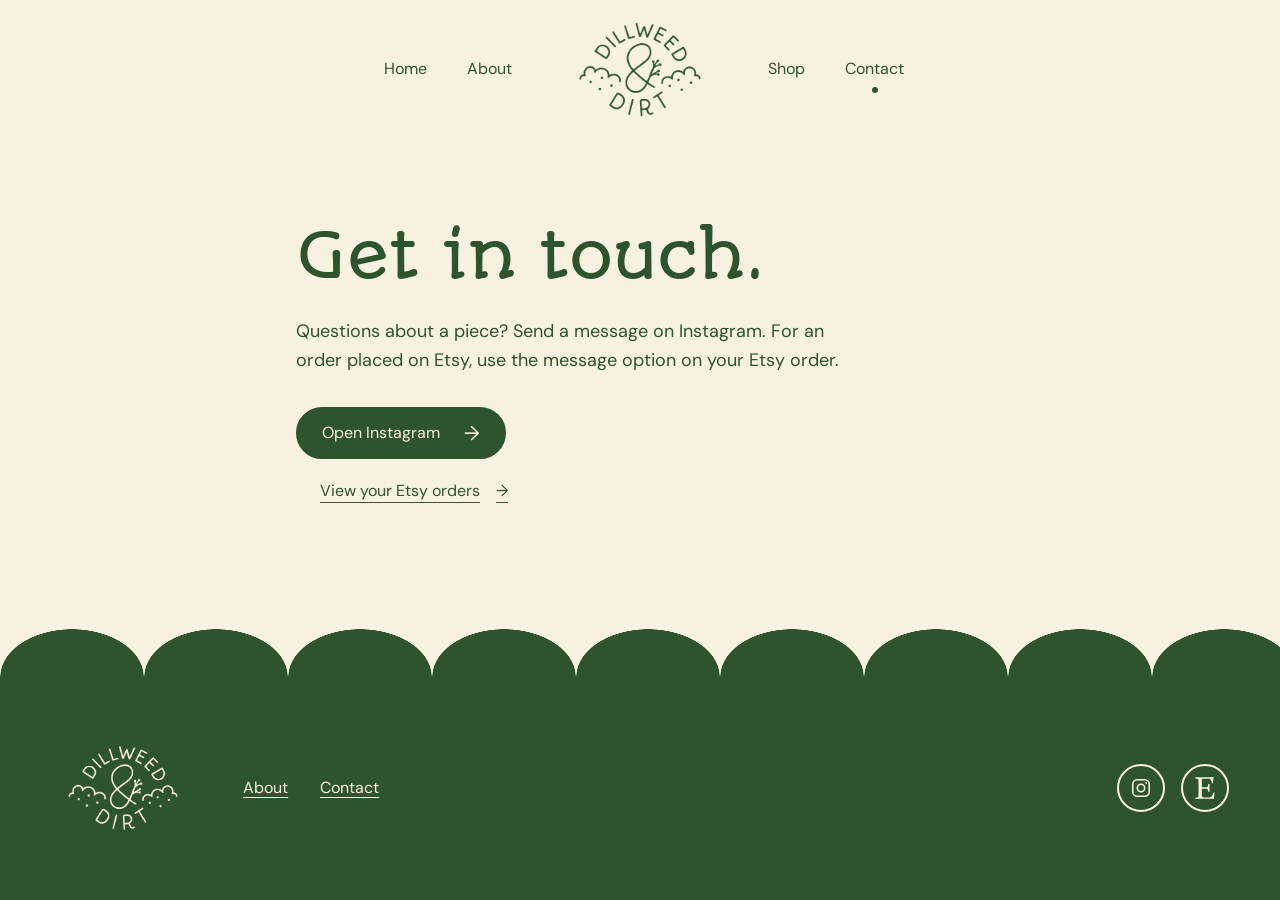
==== commit d058947b: "Unify scalloped edges, circular navigation markers and control strokes" ====
--- a/contact.html
+++ b/contact.html
@@ -1 +1 @@
-<!doctype html><html lang="en"><head><meta charset="utf-8"><meta name="robots" content="noindex, nofollow"><meta name="viewport" content="width=device-width,initial-scale=1"><meta name="description" content="Contact Dillweed & Dirt through Instagram, or find your Etsy order to ask an order question."><title>Contact · Dillweed & Dirt</title><link rel="stylesheet" href="assets/site.css?v=full-height-footer-v1"></head><body><a class="skip" href="#main">Skip to content</a><div class="shell"><header><nav class="site-nav" aria-label="Main navigation"><div class="nav-group"><a href="index.html">Home</a><a href="maker.html">About</a></div><a class="brand-logo" href="index.html"><img src="assets/dillweedlogos_2.png" alt="Dillweed & Dirt — home" width="800" height="533"></a><div class="nav-group"><a href="https://www.etsy.com/shop/DillweedandDirt" aria-label="Shop on Etsy">Shop</a><a href="contact.html" aria-current="page">Contact</a></div></nav></header><main id="main"><section class="contact-simple" aria-labelledby="contact-title"><h1 id="contact-title">Get in touch.</h1><p>Questions about a piece? Send a message on Instagram. For an order placed on Etsy, use the message option on your Etsy order.</p><div class="contact-actions"><a class="button" href="https://www.instagram.com/dillweedanddirt/">Open Instagram <span aria-hidden="true">→</span></a><a class="text-link" href="https://www.etsy.com/your/purchases">View your Etsy orders <span aria-hidden="true">→</span></a></div></section></main><footer class="scallop-footer footer-compact"><div class="footer-side"><a href="index.html" class="brand-logo"><img src="assets/dillweedlogos_2.png" alt="Dillweed & Dirt — home" width="800" height="533" loading="lazy"></a><div class="footer-links"><a href="maker.html">About</a><a href="contact.html">Contact</a></div><div class="footer-socials" aria-label="Find Dillweed & Dirt"><a class="social-link" href="https://www.instagram.com/dillweedanddirt/" aria-label="Dillweed & Dirt on Instagram" title="Follow on Instagram"><svg viewBox="0 0 24 24" aria-hidden="true" focusable="false" fill="none" stroke="currentColor" stroke-width="1.7"><rect x="3" y="3" width="18" height="18" rx="5"></rect><circle cx="12" cy="12" r="4"></circle><circle cx="17.5" cy="6.5" r="1" fill="currentColor" stroke="none"></circle></svg></a><a class="social-link" href="https://www.etsy.com/shop/DillweedandDirt" aria-label="Dillweed & Dirt on Etsy" title="Shop on Etsy"><svg viewBox="0 0 24 24" aria-hidden="true" focusable="false" fill="currentColor"><path d="M8.559 2.445c0-.325.033-.52.59-.52h7.465c1.3 0 2.02 1.11 2.54 3.193l.42 1.666h1.27c.23-4.728.43-6.784.43-6.784s-3.196.36-5.09.36H6.635L1.521.196v1.37l1.725.326c1.21.24 1.5.496 1.6 1.606 0 0 .11 3.27.11 8.64 0 5.385-.09 8.61-.09 8.61 0 .973-.39 1.333-1.59 1.573l-1.722.33V24l5.13-.165h8.55c1.935 0 6.39.165 6.39.165.105-1.17.75-6.48.855-7.064h-1.2l-1.284 2.91c-1.005 2.28-2.476 2.445-4.11 2.445h-4.906c-1.63 0-2.415-.64-2.415-2.05V12.8s3.62 0 4.79.096c.912.064 1.463.325 1.76 1.598l.39 1.695h1.41l-.09-4.278.192-4.305h-1.391l-.45 1.89c-.283 1.244-.48 1.47-1.754 1.6-1.666.17-4.815.14-4.815.14V2.45h-.05z"/></svg></a></div></div></footer></div></body></html>+<!doctype html><html lang="en"><head><meta charset="utf-8"><meta name="robots" content="noindex, nofollow"><meta name="viewport" content="width=device-width,initial-scale=1"><meta name="description" content="Contact Dillweed & Dirt through Instagram, or find your Etsy order to ask an order question."><title>Contact · Dillweed & Dirt</title><link rel="stylesheet" href="assets/site.css?v=shape-system-v1"></head><body><a class="skip" href="#main">Skip to content</a><div class="shell"><header><nav class="site-nav" aria-label="Main navigation"><div class="nav-group"><a href="index.html">Home</a><a href="maker.html">About</a></div><a class="brand-logo" href="index.html"><img src="assets/dillweedlogos_2.png" alt="Dillweed & Dirt — home" width="800" height="533"></a><div class="nav-group"><a href="https://www.etsy.com/shop/DillweedandDirt" aria-label="Shop on Etsy">Shop</a><a href="contact.html" aria-current="page">Contact</a></div></nav></header><main id="main"><section class="contact-simple" aria-labelledby="contact-title"><h1 id="contact-title">Get in touch.</h1><p>Questions about a piece? Send a message on Instagram. For an order placed on Etsy, use the message option on your Etsy order.</p><div class="contact-actions"><a class="button" href="https://www.instagram.com/dillweedanddirt/">Open Instagram <span aria-hidden="true">→</span></a><a class="text-link" href="https://www.etsy.com/your/purchases">View your Etsy orders <span aria-hidden="true">→</span></a></div></section></main><footer class="scallop-footer footer-compact"><div class="footer-side"><a href="index.html" class="brand-logo"><img src="assets/dillweedlogos_2.png" alt="Dillweed & Dirt — home" width="800" height="533" loading="lazy"></a><div class="footer-links"><a href="maker.html">About</a><a href="contact.html">Contact</a></div><div class="footer-socials" aria-label="Find Dillweed & Dirt"><a class="social-link" href="https://www.instagram.com/dillweedanddirt/" aria-label="Dillweed & Dirt on Instagram" title="Follow on Instagram"><svg viewBox="0 0 24 24" aria-hidden="true" focusable="false" fill="none" stroke="currentColor" stroke-width="1.7"><rect x="3" y="3" width="18" height="18" rx="5"></rect><circle cx="12" cy="12" r="4"></circle><circle cx="17.5" cy="6.5" r="1" fill="currentColor" stroke="none"></circle></svg></a><a class="social-link" href="https://www.etsy.com/shop/DillweedandDirt" aria-label="Dillweed & Dirt on Etsy" title="Shop on Etsy"><svg viewBox="0 0 24 24" aria-hidden="true" focusable="false" fill="currentColor"><path d="M8.559 2.445c0-.325.033-.52.59-.52h7.465c1.3 0 2.02 1.11 2.54 3.193l.42 1.666h1.27c.23-4.728.43-6.784.43-6.784s-3.196.36-5.09.36H6.635L1.521.196v1.37l1.725.326c1.21.24 1.5.496 1.6 1.606 0 0 .11 3.27.11 8.64 0 5.385-.09 8.61-.09 8.61 0 .973-.39 1.333-1.59 1.573l-1.722.33V24l5.13-.165h8.55c1.935 0 6.39.165 6.39.165.105-1.17.75-6.48.855-7.064h-1.2l-1.284 2.91c-1.005 2.28-2.476 2.445-4.11 2.445h-4.906c-1.63 0-2.415-.64-2.415-2.05V12.8s3.62 0 4.79.096c.912.064 1.463.325 1.76 1.598l.39 1.695h1.41l-.09-4.278.192-4.305h-1.391l-.45 1.89c-.283 1.244-.48 1.47-1.754 1.6-1.666.17-4.815.14-4.815.14V2.45h-.05z"/></svg></a></div></div></footer></div></body></html>
--- a/assets/site.css
+++ b/assets/site.css
@@ -1,6 +1,6 @@
 @import url('tokens.css?v=eyebrow-v1');
-:root{--ink:#191f1a;--dill:#2d542d;--dill-dark:#203d20;--lilac:#d6c5ec;--paper:#f7f2df;--text:var(--dill);--action:var(--dill);--action-hover:var(--dill-dark);--focus:var(--dill);--line:1px solid var(--dill);--display-size:clamp(2.5rem,1.5rem + 3vw,4rem);--display-leading:1.2;--page-gutter:clamp(24px,4vw,64px);--content-width:1280px;--section-space:96px}
-body{background:var(--paper);color:var(--dill)}.shell{width:100%}.skip{position:absolute;top:-100px;left:24px;background:var(--paper);padding:16px;z-index:20}.skip:focus{top:8px}header{width:100%;padding:16px var(--page-gutter);border-bottom:var(--line);background:var(--paper)}.site-nav{display:grid;grid-template-columns:1fr auto 1fr;align-items:center;gap:48px;width:100%;max-width:var(--content-width);margin:auto}.nav-group{display:flex;align-items:center;gap:40px}.nav-group:first-child{justify-content:flex-end}.nav-group:last-child{justify-content:flex-start}.nav-group a{display:flex;align-items:center;min-height:48px;text-decoration:none;color:var(--dill)}.nav-group a:hover,.nav-group a[aria-current=page]{text-decoration:underline;text-underline-offset:8px}.brand-logo{display:inline-block;line-height:0;flex-shrink:0;border-radius:8px}.brand-logo img{display:block;width:160px;height:auto}.eyebrow,.label{font:var(--eyebrow-weight) var(--eyebrow-size)/var(--eyebrow-leading) var(--font-copy);letter-spacing:var(--eyebrow-tracking);text-transform:uppercase;color:inherit;margin:0}.flow{display:grid;gap:24px;align-content:start;justify-items:start}.flow p{margin:0;max-width:48ch}.home-hero{padding:64px 24px 80px;background:var(--lilac);display:grid;justify-items:center;text-align:center;gap:24px;border-bottom:var(--line)}.home-hero h1{color:var(--dill);max-width:18ch}.home-hero>p:not(.label){max-width:38ch}.home-hero .button{margin-top:8px}.home-shop,.home-maker,.shop-destination{display:grid;grid-template-columns:1fr 1fr;align-items:center;gap:64px;padding:var(--section-space) max(var(--page-gutter),calc((100% - var(--content-width))/2))}.home-shop{background:var(--dill);color:var(--paper)}.home-shop .label,.home-maker .label{margin-bottom:24px}.home-shop .button{border-color:var(--paper)}.home-shop .button:focus-visible{outline-color:var(--paper)}.home-maker h2,.shop-destination h2{color:var(--dill)}.home-maker{padding-bottom:calc(var(--section-space) + 24px)}.text-link{color:var(--dill);font-size:16px;text-underline-offset:6px;display:inline-flex;align-items:center;gap:16px;min-height:48px}.button{display:inline-flex;align-items:center;justify-content:center;gap:24px;min-height:52px;padding:12px 24px;border:1px solid var(--dill);border-radius:999px;background:var(--dill);color:var(--paper);font:400 16px/1.5 var(--font-copy);text-decoration:none}.button:hover{background:var(--dill-dark);border-color:var(--dill-dark)}.button span{font-size:20px;line-height:1}.button:disabled{background:transparent;color:var(--dill);border-style:dashed;cursor:not-allowed}.page-intro{padding:64px var(--page-gutter);background:var(--lilac);border-bottom:var(--line);display:grid;gap:24px;justify-items:start}.page-intro h1{color:var(--dill);max-width:20ch}.page-intro p{max-width:50ch}.shop-destination{padding-bottom:calc(var(--section-space) + 24px)}.shop-brand{padding:32px;background:var(--paper);border:var(--line);border-radius:16px}.shop-brand img{display:block;width:100%;height:auto}.small-copy{font-size:14px}.split{display:grid;grid-template-columns:1fr 1fr}.split>div{padding:64px var(--page-gutter);min-width:0}.split>div:first-child{border-right:var(--line)}.split h2{color:var(--dill)}.contact-page>.flow{align-self:stretch}.contact-page .newsletter-panel{background:var(--lilac)}.contact-page{padding-bottom:24px}.contact-page form{width:100%}.contact-form{max-width:560px}.field{width:100%}.field input,.field textarea{background:transparent;border:var(--line);border-radius:8px}.field textarea{resize:vertical}.error,.status-message{font-size:14px}.status-message{min-height:24px}.scallop-footer{position:relative;isolation:isolate;display:flex;align-items:center;justify-content:space-between;gap:32px;padding:48px var(--page-gutter);background:var(--dill);color:var(--paper);width:100%}.scallop-footer::before{content:'';position:absolute;left:0;right:0;top:-47px;height:48px;background:radial-gradient(ellipse 72px 48px at 72px 48px,var(--dill) 99%,transparent 100%) 0 0/144px 48px repeat-x;pointer-events:none}.scallop-footer .brand-logo{position:relative;background:none;padding:0;border-radius:0}.scallop-footer .brand-logo::before{content:'';position:absolute;inset:0;background:var(--paper);-webkit-mask:url('dillweedlogos_2.png') center/contain no-repeat;mask:url('dillweedlogos_2.png') center/contain no-repeat;pointer-events:none}.scallop-footer .brand-logo img{opacity:0}.scallop-footer .brand-logo img{width:144px}.scallop-footer a:focus-visible{outline-color:var(--paper)}.footer-links{display:flex;gap:32px;flex-wrap:wrap}.footer-links a{font-size:16px}[hidden]{display:none!important}
+:root{--ink:#191f1a;--dill:#2d542d;--dill-dark:#203d20;--lilac:#d6c5ec;--paper:#f7f2df;--text:var(--dill);--action:var(--dill);--action-hover:var(--dill-dark);--focus:var(--dill);--line:1px solid var(--dill);--display-size:clamp(2.5rem,1.5rem + 3vw,4rem);--display-leading:1.2;--page-gutter:clamp(24px,4vw,64px);--content-width:1280px;--section-space:96px;--stroke-control:2px;--radius-pill:999px;--scallop-pitch:144px;--scallop-header-depth:16px;--scallop-footer-depth:48px;--active-dot-size:6px;--control-height:52px}
+body{background:var(--paper);color:var(--dill)}.shell{width:100%}.skip{position:absolute;top:-100px;left:24px;background:var(--paper);padding:16px;z-index:20}.skip:focus{top:8px}header{position:relative;z-index:1;width:100%;padding:16px var(--page-gutter);border:0;background:var(--paper)}header::after{content:'';position:absolute;left:0;right:0;top:calc(100% - 1px);height:var(--scallop-header-depth);background:radial-gradient(ellipse calc(var(--scallop-pitch)/2) var(--scallop-header-depth) at calc(var(--scallop-pitch)/2) 0,var(--paper) 99%,transparent 100%) 0 0/var(--scallop-pitch) var(--scallop-header-depth) repeat-x;pointer-events:none}.site-nav{display:grid;grid-template-columns:1fr auto 1fr;align-items:center;gap:48px;width:100%;max-width:var(--content-width);margin:auto}.nav-group{display:flex;align-items:center;gap:40px}.nav-group:first-child{justify-content:flex-end}.nav-group:last-child{justify-content:flex-start}.nav-group a{position:relative;display:flex;align-items:center;min-height:48px;text-decoration:none;color:var(--dill)}.nav-group a:hover{color:var(--dill-dark)}.nav-group a[aria-current=page]::after{content:'';position:absolute;left:50%;bottom:0;transform:translateX(-50%);width:var(--active-dot-size);height:var(--active-dot-size);border-radius:50%;background:currentColor}.brand-logo{display:inline-block;line-height:0;flex-shrink:0;border-radius:8px}.brand-logo img{display:block;width:160px;height:auto}.eyebrow,.label{font:var(--eyebrow-weight) var(--eyebrow-size)/var(--eyebrow-leading) var(--font-copy);letter-spacing:var(--eyebrow-tracking);text-transform:uppercase;color:inherit;margin:0}.flow{display:grid;gap:24px;align-content:start;justify-items:start}.flow p{margin:0;max-width:48ch}.home-hero{padding:64px 24px 80px;background:var(--lilac);display:grid;justify-items:center;text-align:center;gap:24px;border-bottom:var(--line)}.home-hero h1{color:var(--dill);max-width:18ch}.home-hero>p:not(.label){max-width:38ch}.home-hero .button{margin-top:8px}.home-shop,.home-maker,.shop-destination{display:grid;grid-template-columns:1fr 1fr;align-items:center;gap:64px;padding:var(--section-space) max(var(--page-gutter),calc((100% - var(--content-width))/2))}.home-shop{background:var(--dill);color:var(--paper)}.home-shop .label,.home-maker .label{margin-bottom:24px}.home-shop .button{border-color:var(--paper)}.home-shop .button:focus-visible{outline-color:var(--paper)}.home-maker h2,.shop-destination h2{color:var(--dill)}.home-maker{padding-bottom:calc(var(--section-space) + 24px)}.text-link{color:var(--dill);font-size:16px;text-underline-offset:6px;display:inline-flex;align-items:center;gap:16px;min-height:48px}.button{display:inline-flex;align-items:center;justify-content:center;gap:24px;min-height:52px;padding:12px 24px;border:var(--stroke-control) solid var(--dill);border-radius:var(--radius-pill);background:var(--dill);color:var(--paper);font:400 16px/1.5 var(--font-copy);text-decoration:none}.button:hover{background:var(--dill-dark);border-color:var(--dill-dark)}.button span{font-size:20px;line-height:1}.button:disabled{background:transparent;color:var(--dill);border-style:dashed;cursor:not-allowed}.page-intro{padding:64px var(--page-gutter);background:var(--lilac);border-bottom:var(--line);display:grid;gap:24px;justify-items:start}.page-intro h1{color:var(--dill);max-width:20ch}.page-intro p{max-width:50ch}.shop-destination{padding-bottom:calc(var(--section-space) + 24px)}.shop-brand{padding:32px;background:var(--paper);border:var(--line);border-radius:16px}.shop-brand img{display:block;width:100%;height:auto}.small-copy{font-size:14px}.split{display:grid;grid-template-columns:1fr 1fr}.split>div{padding:64px var(--page-gutter);min-width:0}.split>div:first-child{border-right:var(--line)}.split h2{color:var(--dill)}.contact-page>.flow{align-self:stretch}.contact-page .newsletter-panel{background:var(--lilac)}.contact-page{padding-bottom:24px}.contact-page form{width:100%}.contact-form{max-width:560px}.field{width:100%}.field input,.field textarea{background:transparent;border:var(--line);border-radius:8px}.field textarea{resize:vertical}.error,.status-message{font-size:14px}.status-message{min-height:24px}.scallop-footer{position:relative;isolation:isolate;display:flex;align-items:center;justify-content:space-between;gap:32px;padding:48px var(--page-gutter);background:var(--dill);color:var(--paper);width:100%}.scallop-footer::before{content:'';position:absolute;left:0;right:0;top:calc(1px - var(--scallop-footer-depth));height:var(--scallop-footer-depth);background:radial-gradient(ellipse calc(var(--scallop-pitch)/2) var(--scallop-footer-depth) at calc(var(--scallop-pitch)/2) var(--scallop-footer-depth),var(--dill) 99%,transparent 100%) 0 0/var(--scallop-pitch) var(--scallop-footer-depth) repeat-x;pointer-events:none}.scallop-footer .brand-logo{position:relative;background:none;padding:0;border-radius:0}.scallop-footer .brand-logo::before{content:'';position:absolute;inset:0;background:var(--paper);-webkit-mask:url('dillweedlogos_2.png') center/contain no-repeat;mask:url('dillweedlogos_2.png') center/contain no-repeat;pointer-events:none}.scallop-footer .brand-logo img{opacity:0}.scallop-footer .brand-logo img{width:144px}.scallop-footer a:focus-visible{outline-color:var(--paper)}.footer-links{display:flex;gap:32px;flex-wrap:wrap}.footer-links a{font-size:16px}[hidden]{display:none!important}
 @media(max-width:900px){:root{--section-space:64px}.site-nav{gap:32px}.nav-group{gap:24px}.home-shop,.home-maker,.shop-destination{gap:32px}.split>div{padding:48px 24px}}
 @media(max-width:640px){:root{--section-space:48px}.site-nav{display:flex;flex-wrap:wrap;justify-content:center;gap:0 24px}.site-nav>.brand-logo{order:-1;width:100%;display:flex;justify-content:center;margin-bottom:8px}.brand-logo img{width:128px}.nav-group{gap:24px}.home-hero{padding:48px 24px 64px;gap:24px}.home-hero h1{font-size:40px}.home-shop,.home-maker,.shop-destination,.split{grid-template-columns:1fr;gap:32px}.home-shop,.home-maker,.shop-destination{padding-inline:24px}.home-maker,.shop-destination{padding-bottom:72px}.split{gap:0}.split>div{padding:48px 24px}.split>div:first-child{border-right:0;border-bottom:var(--line)}.page-intro{padding:48px 24px}.page-intro h1{font-size:40px}.scallop-footer{align-items:start;flex-direction:column;padding:40px 24px;gap:32px}.scallop-footer .brand-logo img{width:128px}.footer-links{gap:24px}.button{min-height:48px;gap:16px}}
 
@@ -8,12 +8,12 @@
 .home-hero{display:flex;flex-direction:column;align-items:center;justify-content:center;gap:24px;padding:80px 24px 96px;background:var(--lilac);text-align:center;border:0}.home-hero h1{max-width:18ch}.hero-description{max-width:38ch;font-size:18px}.home-hero .button{margin-top:8px}.home-maker{display:grid;grid-template-columns:minmax(0,1fr) minmax(0,1fr);align-items:start;gap:64px;max-width:1120px;margin:auto;padding:64px var(--page-gutter) 112px}.home-maker h2{font:400 24px/1.4 var(--font-brand);max-width:24ch}.home-maker .flow{gap:16px}.home-maker p{font-size:16px;max-width:42ch}.home-maker .text-link{font-size:16px}.shop-brand{background:var(--lilac)}
 @media(max-width:640px){.home-hero{padding:48px 24px 64px;gap:24px}.home-maker{grid-template-columns:1fr;gap:24px;padding:48px 24px 96px}.home-maker h2{font-size:22px}.scallop-footer{padding-top:32px}}
 /* Newsletter is the primary destination; the shop lives on Etsy. */
-html{scroll-behavior:smooth}#newsletter{scroll-margin-top:32px}.scallop-footer{display:grid;grid-template-columns:minmax(0,1.4fr) minmax(0,1fr);align-items:start;gap:80px;padding-block:64px}.footer-newsletter{background:var(--paper);color:var(--dill);border-radius:24px;padding:32px;max-width:640px;display:grid;gap:16px}.footer-newsletter h2{font:400 28px/1.35 var(--font-brand);max-width:20ch}.footer-newsletter>p{font-size:16px;max-width:48ch}.newsletter-form{display:grid;gap:8px;margin-top:8px}.newsletter-form label{font-size:14px}.newsletter-row{display:flex;gap:8px}.newsletter-row input{min-width:0;flex:1;width:100%;min-height:52px;padding:12px 16px;background:var(--paper);border:var(--line);border-radius:999px;font-size:16px}.newsletter-row .button{gap:16px;white-space:nowrap}.newsletter-form small{font-size:13px;max-width:50ch}.newsletter-form .status-message:empty{display:none}.footer-side{display:grid;justify-items:start;gap:32px}.footer-side .footer-links{display:grid;gap:16px}.footer-newsletter :focus-visible{outline-color:var(--dill)}
+html{scroll-behavior:smooth}#newsletter{scroll-margin-top:32px}.scallop-footer{display:grid;grid-template-columns:minmax(0,1.4fr) minmax(0,1fr);align-items:start;gap:80px;padding-block:64px}.footer-newsletter{background:var(--paper);color:var(--dill);border-radius:24px;padding:32px;max-width:640px;display:grid;gap:16px}.footer-newsletter h2{font:400 28px/1.35 var(--font-brand);max-width:20ch}.footer-newsletter>p{font-size:16px;max-width:48ch}.newsletter-form{display:grid;gap:8px;margin-top:8px}.newsletter-form label{font-size:14px}.newsletter-row{display:flex;gap:8px}.newsletter-row input{min-width:0;flex:1;width:100%;min-height:52px;padding:12px 16px;background:var(--paper);border:var(--line);border-radius:var(--radius-pill);font-size:16px}.newsletter-row .button{gap:16px;white-space:nowrap}.newsletter-form small{font-size:13px;max-width:50ch}.newsletter-form .status-message:empty{display:none}.footer-side{display:grid;justify-items:start;gap:32px}.footer-side .footer-links{display:grid;gap:16px}.footer-newsletter :focus-visible{outline-color:var(--dill)}
 @media(max-width:900px){.scallop-footer{gap:40px}.newsletter-row{flex-direction:column;align-items:stretch}.newsletter-row input{flex:auto}}
 @media(max-width:640px){.scallop-footer{grid-template-columns:1fr;gap:40px;padding-block:40px}.footer-newsletter{padding:24px;border-radius:16px}.footer-newsletter h2{font-size:24px}.footer-side{grid-template-columns:auto 1fr;align-items:center;gap:24px}.footer-side .footer-links{gap:8px}.newsletter-row{gap:12px}.newsletter-row .button{width:100%}}
 @media(prefers-reduced-motion:reduce){html{scroll-behavior:auto}}
 
-.footer-socials{display:flex;align-items:center;gap:16px}.social-link{display:inline-flex;align-items:center;justify-content:center;width:48px;height:48px;border:1px solid var(--paper);border-radius:50%;color:var(--paper);text-decoration:none}.social-link svg{width:22px;height:22px;display:block}.social-link:hover{background:var(--paper);color:var(--dill)}.social-link:focus-visible{outline:3px solid var(--paper);outline-offset:4px}@media(max-width:640px){.footer-socials{grid-column:1/-1}}
+.footer-socials{display:flex;align-items:center;gap:16px}.social-link{display:inline-flex;align-items:center;justify-content:center;width:48px;height:48px;border:var(--stroke-control) solid var(--paper);border-radius:50%;color:var(--paper);text-decoration:none}.social-link svg{width:22px;height:22px;display:block}.social-link:hover{background:var(--paper);color:var(--dill)}.social-link:focus-visible{outline:3px solid var(--paper);outline-offset:4px}@media(max-width:640px){.footer-socials{grid-column:1/-1}}
 
 /* One exposed signup on Home; the footer stays focused on navigation. */
 .home-signup .hero-description{max-width:46ch}.home-signup .newsletter-form{width:100%;max-width:560px;gap:8px;margin-top:8px;text-align:left}.home-signup .newsletter-row{gap:8px}.home-signup .newsletter-row .button{margin:0}.home-signup .newsletter-form small{font-size:13px}.home-signup .status-message:empty{display:none}.footer-compact{grid-template-columns:1fr}.footer-compact .footer-side{width:100%;max-width:1280px;margin:auto;grid-template-columns:auto 1fr auto;align-items:center;gap:48px}.footer-compact .footer-links{display:flex;justify-content:center;gap:32px}.footer-compact .footer-socials{grid-column:auto}
@@ -22,7 +22,7 @@
 .newsletter-embed{width:100%;min-width:0;min-height:136px}.home-signup .newsletter-embed{max-width:560px;text-align:left;margin-top:8px}.newsletter-load-status,.newsletter-embed noscript p{font-size:14px;line-height:1.5;margin-top:16px}.newsletter-embed:has(.newsletter-load-status:not([hidden])) .klaviyo-form-VphHay:empty{min-height:48px}
 
 /* Scoped Klaviyo presentation adapter: preserve its submission/consent behavior. */
-.klaviyo-form-VphHay{width:100%;min-width:0}.klaviyo-form-VphHay form{width:100%!important;max-width:100%!important;min-height:0!important;margin:0!important;padding:0!important;background:transparent!important;border:0!important;border-radius:0!important;box-shadow:none!important}.klaviyo-form-VphHay [data-dd-duplicate-heading]{display:none!important}.klaviyo-form-VphHay [data-testid="form-row"]{gap:8px!important;flex-wrap:wrap!important;align-items:center!important}.klaviyo-form-VphHay [data-testid="form-component"]{min-width:0!important}.klaviyo-form-VphHay [data-testid="form-component"]:has(input[type="email"]){flex:1 1 240px!important;padding:0!important}.klaviyo-form-VphHay [data-testid="form-component"]:has(button){padding:0!important;flex:0 0 auto!important;align-self:center!important;min-height:0!important}.klaviyo-form-VphHay input[type="email"]{box-sizing:border-box!important;max-height:52px!important;width:100%!important;min-width:0!important;height:52px!important;min-height:52px!important;padding:12px 20px!important;border:1px solid var(--dill)!important;border-radius:999px!important;background:var(--paper)!important;color:var(--dill)!important;font:400 16px/1.5 var(--font-copy)!important;box-shadow:none!important}.klaviyo-form-VphHay input[type="email"]::placeholder{color:var(--dill)!important;opacity:1}.klaviyo-form-VphHay label{font:400 14px/1.5 var(--font-copy)!important;color:var(--dill)!important}.klaviyo-form-VphHay button:not([aria-label*="Close"]){box-sizing:border-box!important;height:52px!important;min-height:52px!important;max-height:52px!important;align-self:center!important;display:inline-flex!important;align-items:center!important;justify-content:center!important;padding:12px 24px!important;border:1px solid var(--dill)!important;border-radius:999px!important;background:var(--dill)!important;color:var(--paper)!important;font:400 16px/1.5 var(--font-copy)!important;box-shadow:none!important}.klaviyo-form-VphHay button:not([aria-label*="Close"]):hover{background:var(--dill-dark)!important;border-color:var(--dill-dark)!important}.klaviyo-form-VphHay button span{font-family:inherit!important;font-size:inherit!important;font-weight:inherit!important;color:inherit!important}.klaviyo-form-VphHay :is(input,button):focus-visible{outline:3px solid var(--dill)!important;outline-offset:3px!important}.klaviyo-form-VphHay p{max-width:none;font:400 14px/1.5 var(--font-copy);color:var(--dill)}.home-signup .newsletter-embed{max-width:560px;margin-top:0}.home-signup{row-gap:24px}
+.klaviyo-form-VphHay{width:100%;min-width:0}.klaviyo-form-VphHay form{width:100%!important;max-width:100%!important;min-height:0!important;margin:0!important;padding:0!important;background:transparent!important;border:0!important;border-radius:0!important;box-shadow:none!important}.klaviyo-form-VphHay [data-dd-duplicate-heading]{display:none!important}.klaviyo-form-VphHay [data-testid="form-row"]{gap:8px!important;flex-wrap:wrap!important;align-items:flex-end!important}.klaviyo-form-VphHay [data-testid="form-component"]{min-width:0!important}.klaviyo-form-VphHay [data-testid="form-component"]:has(input[type="email"]){flex:1 1 240px!important;padding:0!important}.klaviyo-form-VphHay [data-testid="form-component"]:has(button){padding:0!important;flex:0 0 auto!important;align-self:flex-end!important;min-height:0!important}.klaviyo-form-VphHay input[type="email"]{box-sizing:border-box!important;max-height:var(--control-height)!important;width:100%!important;min-width:0!important;height:var(--control-height)!important;min-height:var(--control-height)!important;padding:12px 20px!important;border:var(--stroke-control) solid var(--dill)!important;border-radius:var(--radius-pill)!important;background:var(--paper)!important;color:var(--dill)!important;font:400 16px/1.5 var(--font-copy)!important;box-shadow:none!important}.klaviyo-form-VphHay input[type="email"]::placeholder{color:var(--dill)!important;opacity:1}.klaviyo-form-VphHay label{font:400 14px/1.5 var(--font-copy)!important;color:var(--dill)!important}.klaviyo-form-VphHay button:not([aria-label*="Close"]){box-sizing:border-box!important;height:var(--control-height)!important;min-height:var(--control-height)!important;max-height:var(--control-height)!important;align-self:center!important;display:inline-flex!important;align-items:center!important;justify-content:center!important;padding:12px 24px!important;border:var(--stroke-control) solid var(--dill)!important;border-radius:var(--radius-pill)!important;background:var(--dill)!important;color:var(--paper)!important;font:400 16px/1.5 var(--font-copy)!important;box-shadow:none!important}.klaviyo-form-VphHay button:not([aria-label*="Close"]):hover{background:var(--dill-dark)!important;border-color:var(--dill-dark)!important}.klaviyo-form-VphHay button span{font-family:inherit!important;font-size:inherit!important;font-weight:inherit!important;color:inherit!important}.klaviyo-form-VphHay :is(input,button):focus-visible{outline:3px solid var(--dill)!important;outline-offset:3px!important}.klaviyo-form-VphHay p{max-width:none;font:400 14px/1.5 var(--font-copy);color:var(--dill)}.home-signup .newsletter-embed{max-width:560px;margin-top:0}.home-signup{row-gap:24px}
 @media(max-width:640px){.klaviyo-form-VphHay [data-testid="form-row"]{gap:12px!important}.klaviyo-form-VphHay [data-testid="form-component"]:has(button){flex:1 1 100%!important}.klaviyo-form-VphHay button:not([aria-label*="Close"]){width:100%!important}}
 
 /* Quiet contact page and identical compact footer on every page. */
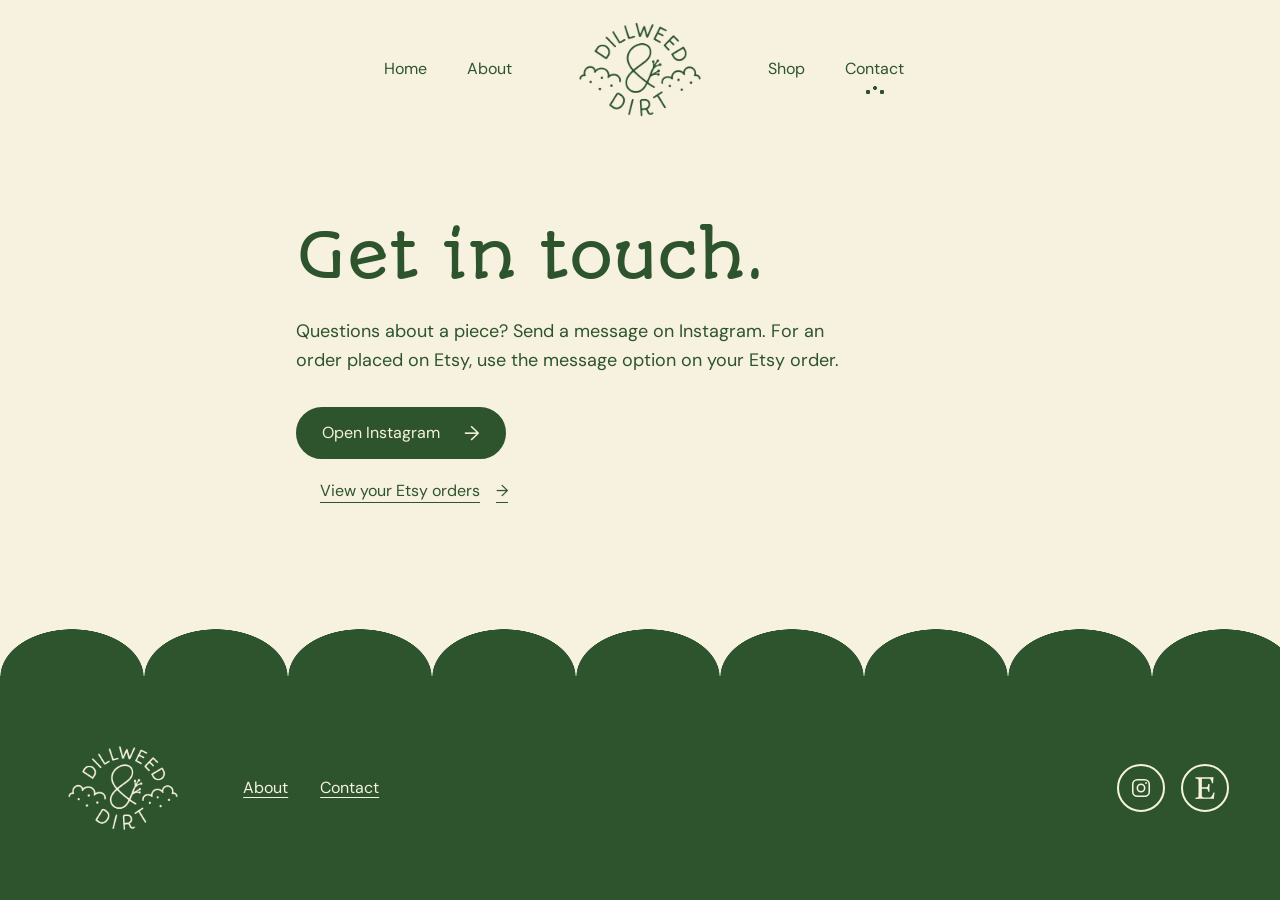
==== commit c5fa21c2: "Add Erica's biography and refine rounded header and dot cluster navigation" ====
--- a/contact.html
+++ b/contact.html
@@ -1 +1 @@
-<!doctype html><html lang="en"><head><meta charset="utf-8"><meta name="robots" content="noindex, nofollow"><meta name="viewport" content="width=device-width,initial-scale=1"><meta name="description" content="Contact Dillweed & Dirt through Instagram, or find your Etsy order to ask an order question."><title>Contact · Dillweed & Dirt</title><link rel="stylesheet" href="assets/site.css?v=shape-system-v1"></head><body><a class="skip" href="#main">Skip to content</a><div class="shell"><header><nav class="site-nav" aria-label="Main navigation"><div class="nav-group"><a href="index.html">Home</a><a href="maker.html">About</a></div><a class="brand-logo" href="index.html"><img src="assets/dillweedlogos_2.png" alt="Dillweed & Dirt — home" width="800" height="533"></a><div class="nav-group"><a href="https://www.etsy.com/shop/DillweedandDirt" aria-label="Shop on Etsy">Shop</a><a href="contact.html" aria-current="page">Contact</a></div></nav></header><main id="main"><section class="contact-simple" aria-labelledby="contact-title"><h1 id="contact-title">Get in touch.</h1><p>Questions about a piece? Send a message on Instagram. For an order placed on Etsy, use the message option on your Etsy order.</p><div class="contact-actions"><a class="button" href="https://www.instagram.com/dillweedanddirt/">Open Instagram <span aria-hidden="true">→</span></a><a class="text-link" href="https://www.etsy.com/your/purchases">View your Etsy orders <span aria-hidden="true">→</span></a></div></section></main><footer class="scallop-footer footer-compact"><div class="footer-side"><a href="index.html" class="brand-logo"><img src="assets/dillweedlogos_2.png" alt="Dillweed & Dirt — home" width="800" height="533" loading="lazy"></a><div class="footer-links"><a href="maker.html">About</a><a href="contact.html">Contact</a></div><div class="footer-socials" aria-label="Find Dillweed & Dirt"><a class="social-link" href="https://www.instagram.com/dillweedanddirt/" aria-label="Dillweed & Dirt on Instagram" title="Follow on Instagram"><svg viewBox="0 0 24 24" aria-hidden="true" focusable="false" fill="none" stroke="currentColor" stroke-width="1.7"><rect x="3" y="3" width="18" height="18" rx="5"></rect><circle cx="12" cy="12" r="4"></circle><circle cx="17.5" cy="6.5" r="1" fill="currentColor" stroke="none"></circle></svg></a><a class="social-link" href="https://www.etsy.com/shop/DillweedandDirt" aria-label="Dillweed & Dirt on Etsy" title="Shop on Etsy"><svg viewBox="0 0 24 24" aria-hidden="true" focusable="false" fill="currentColor"><path d="M8.559 2.445c0-.325.033-.52.59-.52h7.465c1.3 0 2.02 1.11 2.54 3.193l.42 1.666h1.27c.23-4.728.43-6.784.43-6.784s-3.196.36-5.09.36H6.635L1.521.196v1.37l1.725.326c1.21.24 1.5.496 1.6 1.606 0 0 .11 3.27.11 8.64 0 5.385-.09 8.61-.09 8.61 0 .973-.39 1.333-1.59 1.573l-1.722.33V24l5.13-.165h8.55c1.935 0 6.39.165 6.39.165.105-1.17.75-6.48.855-7.064h-1.2l-1.284 2.91c-1.005 2.28-2.476 2.445-4.11 2.445h-4.906c-1.63 0-2.415-.64-2.415-2.05V12.8s3.62 0 4.79.096c.912.064 1.463.325 1.76 1.598l.39 1.695h1.41l-.09-4.278.192-4.305h-1.391l-.45 1.89c-.283 1.244-.48 1.47-1.754 1.6-1.666.17-4.815.14-4.815.14V2.45h-.05z"/></svg></a></div></div></footer></div></body></html>+<!doctype html><html lang="en"><head><meta charset="utf-8"><meta name="robots" content="noindex, nofollow"><meta name="viewport" content="width=device-width,initial-scale=1"><meta name="description" content="Contact Dillweed & Dirt through Instagram, or find your Etsy order to ask an order question."><title>Contact · Dillweed & Dirt</title><link rel="stylesheet" href="assets/site.css?v=rounder-header-v1"></head><body><a class="skip" href="#main">Skip to content</a><div class="shell"><header><nav class="site-nav" aria-label="Main navigation"><div class="nav-group"><a href="index.html">Home</a><a href="maker.html">About</a></div><a class="brand-logo" href="index.html"><img src="assets/dillweedlogos_2.png" alt="Dillweed & Dirt — home" width="800" height="533"></a><div class="nav-group"><a href="https://www.etsy.com/shop/DillweedandDirt" aria-label="Shop on Etsy">Shop</a><a href="contact.html" aria-current="page">Contact</a></div></nav></header><main id="main"><section class="contact-simple" aria-labelledby="contact-title"><h1 id="contact-title">Get in touch.</h1><p>Questions about a piece? Send a message on Instagram. For an order placed on Etsy, use the message option on your Etsy order.</p><div class="contact-actions"><a class="button" href="https://www.instagram.com/dillweedanddirt/">Open Instagram <span aria-hidden="true">→</span></a><a class="text-link" href="https://www.etsy.com/your/purchases">View your Etsy orders <span aria-hidden="true">→</span></a></div></section></main><footer class="scallop-footer footer-compact"><div class="footer-side"><a href="index.html" class="brand-logo"><img src="assets/dillweedlogos_2.png" alt="Dillweed & Dirt — home" width="800" height="533" loading="lazy"></a><div class="footer-links"><a href="maker.html">About</a><a href="contact.html">Contact</a></div><div class="footer-socials" aria-label="Find Dillweed & Dirt"><a class="social-link" href="https://www.instagram.com/dillweedanddirt/" aria-label="Dillweed & Dirt on Instagram" title="Follow on Instagram"><svg viewBox="0 0 24 24" aria-hidden="true" focusable="false" fill="none" stroke="currentColor" stroke-width="1.7"><rect x="3" y="3" width="18" height="18" rx="5"></rect><circle cx="12" cy="12" r="4"></circle><circle cx="17.5" cy="6.5" r="1" fill="currentColor" stroke="none"></circle></svg></a><a class="social-link" href="https://www.etsy.com/shop/DillweedandDirt" aria-label="Dillweed & Dirt on Etsy" title="Shop on Etsy"><svg viewBox="0 0 24 24" aria-hidden="true" focusable="false" fill="currentColor"><path d="M8.559 2.445c0-.325.033-.52.59-.52h7.465c1.3 0 2.02 1.11 2.54 3.193l.42 1.666h1.27c.23-4.728.43-6.784.43-6.784s-3.196.36-5.09.36H6.635L1.521.196v1.37l1.725.326c1.21.24 1.5.496 1.6 1.606 0 0 .11 3.27.11 8.64 0 5.385-.09 8.61-.09 8.61 0 .973-.39 1.333-1.59 1.573l-1.722.33V24l5.13-.165h8.55c1.935 0 6.39.165 6.39.165.105-1.17.75-6.48.855-7.064h-1.2l-1.284 2.91c-1.005 2.28-2.476 2.445-4.11 2.445h-4.906c-1.63 0-2.415-.64-2.415-2.05V12.8s3.62 0 4.79.096c.912.064 1.463.325 1.76 1.598l.39 1.695h1.41l-.09-4.278.192-4.305h-1.391l-.45 1.89c-.283 1.244-.48 1.47-1.754 1.6-1.666.17-4.815.14-4.815.14V2.45h-.05z"/></svg></a></div></div></footer></div></body></html>
--- a/assets/site.css
+++ b/assets/site.css
@@ -1,6 +1,6 @@
 @import url('tokens.css?v=eyebrow-v1');
-:root{--ink:#191f1a;--dill:#2d542d;--dill-dark:#203d20;--lilac:#d6c5ec;--paper:#f7f2df;--text:var(--dill);--action:var(--dill);--action-hover:var(--dill-dark);--focus:var(--dill);--line:1px solid var(--dill);--display-size:clamp(2.5rem,1.5rem + 3vw,4rem);--display-leading:1.2;--page-gutter:clamp(24px,4vw,64px);--content-width:1280px;--section-space:96px;--stroke-control:2px;--radius-pill:999px;--scallop-pitch:144px;--scallop-header-depth:16px;--scallop-footer-depth:48px;--active-dot-size:6px;--control-height:52px}
-body{background:var(--paper);color:var(--dill)}.shell{width:100%}.skip{position:absolute;top:-100px;left:24px;background:var(--paper);padding:16px;z-index:20}.skip:focus{top:8px}header{position:relative;z-index:1;width:100%;padding:16px var(--page-gutter);border:0;background:var(--paper)}header::after{content:'';position:absolute;left:0;right:0;top:calc(100% - 1px);height:var(--scallop-header-depth);background:radial-gradient(ellipse calc(var(--scallop-pitch)/2) var(--scallop-header-depth) at calc(var(--scallop-pitch)/2) 0,var(--paper) 99%,transparent 100%) 0 0/var(--scallop-pitch) var(--scallop-header-depth) repeat-x;pointer-events:none}.site-nav{display:grid;grid-template-columns:1fr auto 1fr;align-items:center;gap:48px;width:100%;max-width:var(--content-width);margin:auto}.nav-group{display:flex;align-items:center;gap:40px}.nav-group:first-child{justify-content:flex-end}.nav-group:last-child{justify-content:flex-start}.nav-group a{position:relative;display:flex;align-items:center;min-height:48px;text-decoration:none;color:var(--dill)}.nav-group a:hover{color:var(--dill-dark)}.nav-group a[aria-current=page]::after{content:'';position:absolute;left:50%;bottom:0;transform:translateX(-50%);width:var(--active-dot-size);height:var(--active-dot-size);border-radius:50%;background:currentColor}.brand-logo{display:inline-block;line-height:0;flex-shrink:0;border-radius:8px}.brand-logo img{display:block;width:160px;height:auto}.eyebrow,.label{font:var(--eyebrow-weight) var(--eyebrow-size)/var(--eyebrow-leading) var(--font-copy);letter-spacing:var(--eyebrow-tracking);text-transform:uppercase;color:inherit;margin:0}.flow{display:grid;gap:24px;align-content:start;justify-items:start}.flow p{margin:0;max-width:48ch}.home-hero{padding:64px 24px 80px;background:var(--lilac);display:grid;justify-items:center;text-align:center;gap:24px;border-bottom:var(--line)}.home-hero h1{color:var(--dill);max-width:18ch}.home-hero>p:not(.label){max-width:38ch}.home-hero .button{margin-top:8px}.home-shop,.home-maker,.shop-destination{display:grid;grid-template-columns:1fr 1fr;align-items:center;gap:64px;padding:var(--section-space) max(var(--page-gutter),calc((100% - var(--content-width))/2))}.home-shop{background:var(--dill);color:var(--paper)}.home-shop .label,.home-maker .label{margin-bottom:24px}.home-shop .button{border-color:var(--paper)}.home-shop .button:focus-visible{outline-color:var(--paper)}.home-maker h2,.shop-destination h2{color:var(--dill)}.home-maker{padding-bottom:calc(var(--section-space) + 24px)}.text-link{color:var(--dill);font-size:16px;text-underline-offset:6px;display:inline-flex;align-items:center;gap:16px;min-height:48px}.button{display:inline-flex;align-items:center;justify-content:center;gap:24px;min-height:52px;padding:12px 24px;border:var(--stroke-control) solid var(--dill);border-radius:var(--radius-pill);background:var(--dill);color:var(--paper);font:400 16px/1.5 var(--font-copy);text-decoration:none}.button:hover{background:var(--dill-dark);border-color:var(--dill-dark)}.button span{font-size:20px;line-height:1}.button:disabled{background:transparent;color:var(--dill);border-style:dashed;cursor:not-allowed}.page-intro{padding:64px var(--page-gutter);background:var(--lilac);border-bottom:var(--line);display:grid;gap:24px;justify-items:start}.page-intro h1{color:var(--dill);max-width:20ch}.page-intro p{max-width:50ch}.shop-destination{padding-bottom:calc(var(--section-space) + 24px)}.shop-brand{padding:32px;background:var(--paper);border:var(--line);border-radius:16px}.shop-brand img{display:block;width:100%;height:auto}.small-copy{font-size:14px}.split{display:grid;grid-template-columns:1fr 1fr}.split>div{padding:64px var(--page-gutter);min-width:0}.split>div:first-child{border-right:var(--line)}.split h2{color:var(--dill)}.contact-page>.flow{align-self:stretch}.contact-page .newsletter-panel{background:var(--lilac)}.contact-page{padding-bottom:24px}.contact-page form{width:100%}.contact-form{max-width:560px}.field{width:100%}.field input,.field textarea{background:transparent;border:var(--line);border-radius:8px}.field textarea{resize:vertical}.error,.status-message{font-size:14px}.status-message{min-height:24px}.scallop-footer{position:relative;isolation:isolate;display:flex;align-items:center;justify-content:space-between;gap:32px;padding:48px var(--page-gutter);background:var(--dill);color:var(--paper);width:100%}.scallop-footer::before{content:'';position:absolute;left:0;right:0;top:calc(1px - var(--scallop-footer-depth));height:var(--scallop-footer-depth);background:radial-gradient(ellipse calc(var(--scallop-pitch)/2) var(--scallop-footer-depth) at calc(var(--scallop-pitch)/2) var(--scallop-footer-depth),var(--dill) 99%,transparent 100%) 0 0/var(--scallop-pitch) var(--scallop-footer-depth) repeat-x;pointer-events:none}.scallop-footer .brand-logo{position:relative;background:none;padding:0;border-radius:0}.scallop-footer .brand-logo::before{content:'';position:absolute;inset:0;background:var(--paper);-webkit-mask:url('dillweedlogos_2.png') center/contain no-repeat;mask:url('dillweedlogos_2.png') center/contain no-repeat;pointer-events:none}.scallop-footer .brand-logo img{opacity:0}.scallop-footer .brand-logo img{width:144px}.scallop-footer a:focus-visible{outline-color:var(--paper)}.footer-links{display:flex;gap:32px;flex-wrap:wrap}.footer-links a{font-size:16px}[hidden]{display:none!important}
+:root{--ink:#191f1a;--dill:#2d542d;--dill-dark:#203d20;--lilac:#d6c5ec;--paper:#f7f2df;--text:var(--dill);--action:var(--dill);--action-hover:var(--dill-dark);--focus:var(--dill);--line:1px solid var(--dill);--display-size:clamp(2.5rem,1.5rem + 3vw,4rem);--display-leading:1.2;--page-gutter:clamp(24px,4vw,64px);--content-width:1280px;--section-space:96px;--stroke-control:2px;--radius-pill:999px;--scallop-pitch:144px;--scallop-header-depth:48px;--scallop-footer-depth:48px;--active-marker-width:24px;--active-marker-height:10px;--control-height:52px}
+body{background:var(--paper);color:var(--dill)}.shell{width:100%}.skip{position:absolute;top:-100px;left:24px;background:var(--paper);padding:16px;z-index:20}.skip:focus{top:8px}header{position:relative;z-index:1;width:100%;padding:16px var(--page-gutter);border:0;background:var(--paper)}header::after{content:'';position:absolute;left:0;right:0;top:calc(100% - 1px);height:var(--scallop-header-depth);background:radial-gradient(ellipse calc(var(--scallop-pitch)/2) var(--scallop-header-depth) at calc(var(--scallop-pitch)/2) 0,var(--paper) 99%,transparent 100%) 0 0/var(--scallop-pitch) var(--scallop-header-depth) repeat-x;pointer-events:none}.site-nav{display:grid;grid-template-columns:1fr auto 1fr;align-items:center;gap:48px;width:100%;max-width:var(--content-width);margin:auto}.nav-group{display:flex;align-items:center;gap:40px}.nav-group:first-child{justify-content:flex-end}.nav-group:last-child{justify-content:flex-start}.nav-group a{position:relative;display:flex;align-items:center;min-height:48px;text-decoration:none;color:var(--dill)}.nav-group a:hover{color:var(--dill-dark)}.nav-group a[aria-current=page]::after{content:'';position:absolute;left:50%;bottom:-2px;transform:translateX(-50%);width:var(--active-marker-width);height:var(--active-marker-height);background:radial-gradient(circle at 5px 7px,currentColor 2px,transparent 2.5px),radial-gradient(circle at 12px 3px,currentColor 1.75px,transparent 2.25px),radial-gradient(circle at 19px 7px,currentColor 2px,transparent 2.5px);pointer-events:none}.brand-logo{display:inline-block;line-height:0;flex-shrink:0;border-radius:8px}.brand-logo img{display:block;width:160px;height:auto}.eyebrow,.label{font:var(--eyebrow-weight) var(--eyebrow-size)/var(--eyebrow-leading) var(--font-copy);letter-spacing:var(--eyebrow-tracking);text-transform:uppercase;color:inherit;margin:0}.flow{display:grid;gap:24px;align-content:start;justify-items:start}.flow p{margin:0;max-width:48ch}.home-hero{padding:64px 24px 80px;background:var(--lilac);display:grid;justify-items:center;text-align:center;gap:24px;border-bottom:var(--line)}.home-hero h1{color:var(--dill);max-width:18ch}.home-hero>p:not(.label){max-width:38ch}.home-hero .button{margin-top:8px}.home-shop,.home-maker,.shop-destination{display:grid;grid-template-columns:1fr 1fr;align-items:center;gap:64px;padding:var(--section-space) max(var(--page-gutter),calc((100% - var(--content-width))/2))}.home-shop{background:var(--dill);color:var(--paper)}.home-shop .label,.home-maker .label{margin-bottom:24px}.home-shop .button{border-color:var(--paper)}.home-shop .button:focus-visible{outline-color:var(--paper)}.home-maker h2,.shop-destination h2{color:var(--dill)}.home-maker{padding-bottom:calc(var(--section-space) + 24px)}.text-link{color:var(--dill);font-size:16px;text-underline-offset:6px;display:inline-flex;align-items:center;gap:16px;min-height:48px}.button{display:inline-flex;align-items:center;justify-content:center;gap:24px;min-height:52px;padding:12px 24px;border:var(--stroke-control) solid var(--dill);border-radius:var(--radius-pill);background:var(--dill);color:var(--paper);font:400 16px/1.5 var(--font-copy);text-decoration:none}.button:hover{background:var(--dill-dark);border-color:var(--dill-dark)}.button span{font-size:20px;line-height:1}.button:disabled{background:transparent;color:var(--dill);border-style:dashed;cursor:not-allowed}.page-intro{padding:64px var(--page-gutter);background:var(--lilac);border-bottom:var(--line);display:grid;gap:24px;justify-items:start}.page-intro h1{color:var(--dill);max-width:20ch}.page-intro p{max-width:50ch}.shop-destination{padding-bottom:calc(var(--section-space) + 24px)}.shop-brand{padding:32px;background:var(--paper);border:var(--line);border-radius:16px}.shop-brand img{display:block;width:100%;height:auto}.small-copy{font-size:14px}.split{display:grid;grid-template-columns:1fr 1fr}.split>div{padding:64px var(--page-gutter);min-width:0}.split>div:first-child{border-right:var(--line)}.split h2{color:var(--dill)}.contact-page>.flow{align-self:stretch}.contact-page .newsletter-panel{background:var(--lilac)}.contact-page{padding-bottom:24px}.contact-page form{width:100%}.contact-form{max-width:560px}.field{width:100%}.field input,.field textarea{background:transparent;border:var(--line);border-radius:8px}.field textarea{resize:vertical}.error,.status-message{font-size:14px}.status-message{min-height:24px}.scallop-footer{position:relative;isolation:isolate;display:flex;align-items:center;justify-content:space-between;gap:32px;padding:48px var(--page-gutter);background:var(--dill);color:var(--paper);width:100%}.scallop-footer::before{content:'';position:absolute;left:0;right:0;top:calc(1px - var(--scallop-footer-depth));height:var(--scallop-footer-depth);background:radial-gradient(ellipse calc(var(--scallop-pitch)/2) var(--scallop-footer-depth) at calc(var(--scallop-pitch)/2) var(--scallop-footer-depth),var(--dill) 99%,transparent 100%) 0 0/var(--scallop-pitch) var(--scallop-footer-depth) repeat-x;pointer-events:none}.scallop-footer .brand-logo{position:relative;background:none;padding:0;border-radius:0}.scallop-footer .brand-logo::before{content:'';position:absolute;inset:0;background:var(--paper);-webkit-mask:url('dillweedlogos_2.png') center/contain no-repeat;mask:url('dillweedlogos_2.png') center/contain no-repeat;pointer-events:none}.scallop-footer .brand-logo img{opacity:0}.scallop-footer .brand-logo img{width:144px}.scallop-footer a:focus-visible{outline-color:var(--paper)}.footer-links{display:flex;gap:32px;flex-wrap:wrap}.footer-links a{font-size:16px}[hidden]{display:none!important}
 @media(max-width:900px){:root{--section-space:64px}.site-nav{gap:32px}.nav-group{gap:24px}.home-shop,.home-maker,.shop-destination{gap:32px}.split>div{padding:48px 24px}}
 @media(max-width:640px){:root{--section-space:48px}.site-nav{display:flex;flex-wrap:wrap;justify-content:center;gap:0 24px}.site-nav>.brand-logo{order:-1;width:100%;display:flex;justify-content:center;margin-bottom:8px}.brand-logo img{width:128px}.nav-group{gap:24px}.home-hero{padding:48px 24px 64px;gap:24px}.home-hero h1{font-size:40px}.home-shop,.home-maker,.shop-destination,.split{grid-template-columns:1fr;gap:32px}.home-shop,.home-maker,.shop-destination{padding-inline:24px}.home-maker,.shop-destination{padding-bottom:72px}.split{gap:0}.split>div{padding:48px 24px}.split>div:first-child{border-right:0;border-bottom:var(--line)}.page-intro{padding:48px 24px}.page-intro h1{font-size:40px}.scallop-footer{align-items:start;flex-direction:column;padding:40px 24px;gap:32px}.scallop-footer .brand-logo img{width:128px}.footer-links{gap:24px}.button{min-height:48px;gap:16px}}
 
@@ -43,3 +43,10 @@
 
 /* Fill short viewports without adding a strip below the footer. */
 .shell{min-height:100vh;min-height:100dvh;display:flex;flex-direction:column}.shell>header,.shell>footer{flex-shrink:0}.shell>main{display:flex;flex-direction:column;flex:1 0 auto}.shell>main>section:only-child{flex:1 0 auto}.contact-simple{width:100%;align-content:start}
+
+/* Owner-supplied biography: readable paragraphs with a steady left heading. */
+.maker-layout{align-items:start}.maker-heading{position:sticky;top:48px}.maker-story{display:grid;gap:24px;min-width:0}.maker-story p{max-width:58ch}
+@media(max-width:700px){.maker-heading{position:static}.maker-story{gap:24px}.maker-story p{max-width:none}}
+
+/* Rounded header edge uses the footer curve proportions; keep content clear. */
+@media(max-width:700px){.home-hero.home-signup{padding-top:80px}.maker-intro{padding-top:80px}}
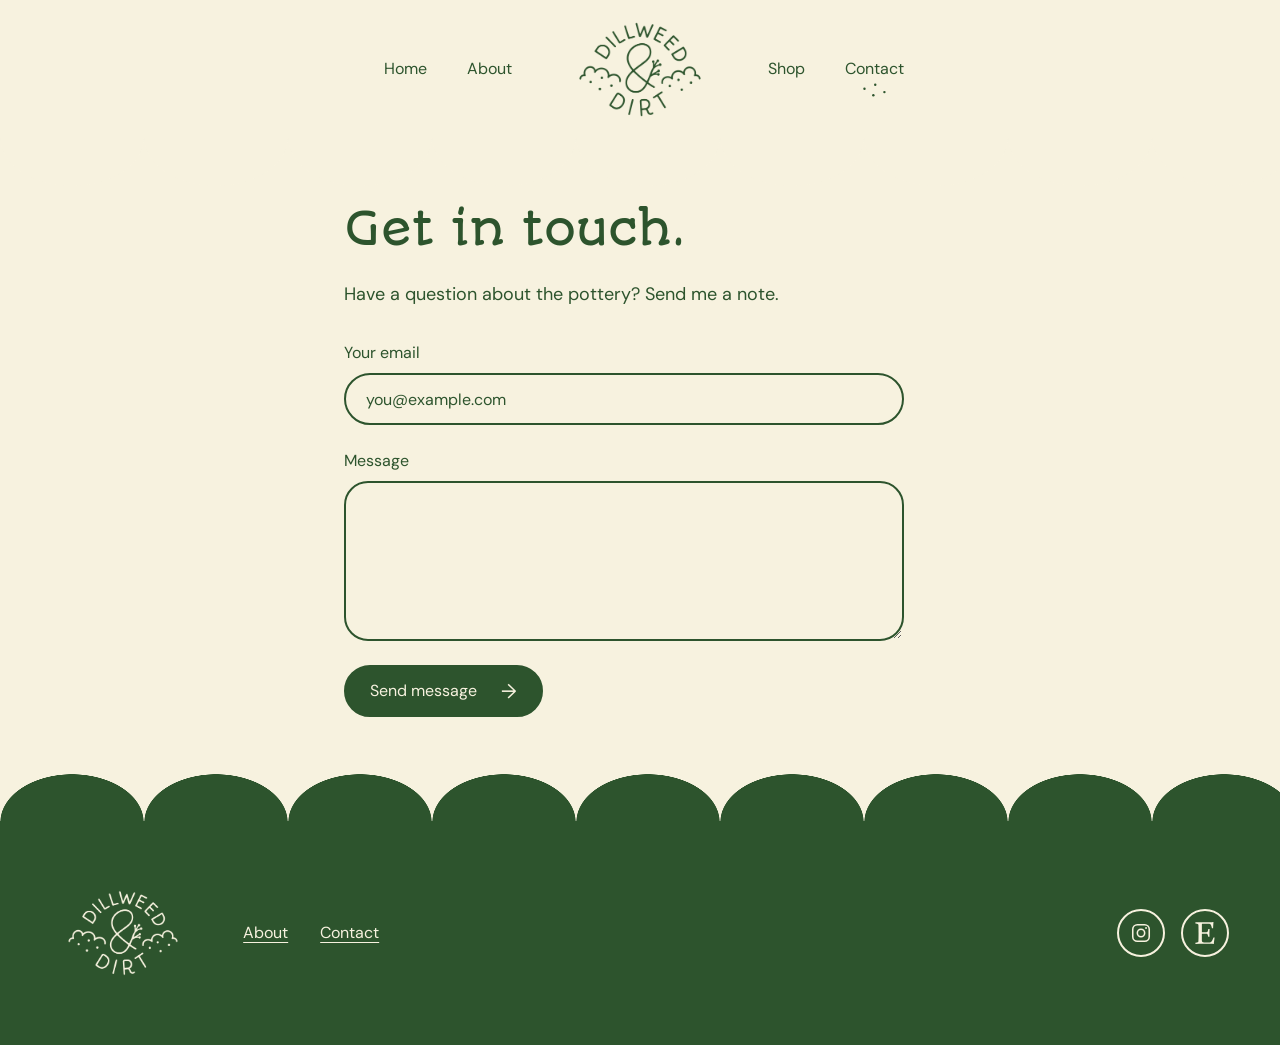
==== commit 2441059b: "Balance maker biography, match logo dots and add email contact form" ====
--- a/contact.html
+++ b/contact.html
@@ -1 +1 @@
-<!doctype html><html lang="en"><head><meta charset="utf-8"><meta name="robots" content="noindex, nofollow"><meta name="viewport" content="width=device-width,initial-scale=1"><meta name="description" content="Contact Dillweed & Dirt through Instagram, or find your Etsy order to ask an order question."><title>Contact · Dillweed & Dirt</title><link rel="stylesheet" href="assets/site.css?v=rounder-header-v1"></head><body><a class="skip" href="#main">Skip to content</a><div class="shell"><header><nav class="site-nav" aria-label="Main navigation"><div class="nav-group"><a href="index.html">Home</a><a href="maker.html">About</a></div><a class="brand-logo" href="index.html"><img src="assets/dillweedlogos_2.png" alt="Dillweed & Dirt — home" width="800" height="533"></a><div class="nav-group"><a href="https://www.etsy.com/shop/DillweedandDirt" aria-label="Shop on Etsy">Shop</a><a href="contact.html" aria-current="page">Contact</a></div></nav></header><main id="main"><section class="contact-simple" aria-labelledby="contact-title"><h1 id="contact-title">Get in touch.</h1><p>Questions about a piece? Send a message on Instagram. For an order placed on Etsy, use the message option on your Etsy order.</p><div class="contact-actions"><a class="button" href="https://www.instagram.com/dillweedanddirt/">Open Instagram <span aria-hidden="true">→</span></a><a class="text-link" href="https://www.etsy.com/your/purchases">View your Etsy orders <span aria-hidden="true">→</span></a></div></section></main><footer class="scallop-footer footer-compact"><div class="footer-side"><a href="index.html" class="brand-logo"><img src="assets/dillweedlogos_2.png" alt="Dillweed & Dirt — home" width="800" height="533" loading="lazy"></a><div class="footer-links"><a href="maker.html">About</a><a href="contact.html">Contact</a></div><div class="footer-socials" aria-label="Find Dillweed & Dirt"><a class="social-link" href="https://www.instagram.com/dillweedanddirt/" aria-label="Dillweed & Dirt on Instagram" title="Follow on Instagram"><svg viewBox="0 0 24 24" aria-hidden="true" focusable="false" fill="none" stroke="currentColor" stroke-width="1.7"><rect x="3" y="3" width="18" height="18" rx="5"></rect><circle cx="12" cy="12" r="4"></circle><circle cx="17.5" cy="6.5" r="1" fill="currentColor" stroke="none"></circle></svg></a><a class="social-link" href="https://www.etsy.com/shop/DillweedandDirt" aria-label="Dillweed & Dirt on Etsy" title="Shop on Etsy"><svg viewBox="0 0 24 24" aria-hidden="true" focusable="false" fill="currentColor"><path d="M8.559 2.445c0-.325.033-.52.59-.52h7.465c1.3 0 2.02 1.11 2.54 3.193l.42 1.666h1.27c.23-4.728.43-6.784.43-6.784s-3.196.36-5.09.36H6.635L1.521.196v1.37l1.725.326c1.21.24 1.5.496 1.6 1.606 0 0 .11 3.27.11 8.64 0 5.385-.09 8.61-.09 8.61 0 .973-.39 1.333-1.59 1.573l-1.722.33V24l5.13-.165h8.55c1.935 0 6.39.165 6.39.165.105-1.17.75-6.48.855-7.064h-1.2l-1.284 2.91c-1.005 2.28-2.476 2.445-4.11 2.445h-4.906c-1.63 0-2.415-.64-2.415-2.05V12.8s3.62 0 4.79.096c.912.064 1.463.325 1.76 1.598l.39 1.695h1.41l-.09-4.278.192-4.305h-1.391l-.45 1.89c-.283 1.244-.48 1.47-1.754 1.6-1.666.17-4.815.14-4.815.14V2.45h-.05z"/></svg></a></div></div></footer></div></body></html>+<!doctype html><html lang="en"><head><meta charset="utf-8"><meta name="robots" content="noindex, nofollow"><meta name="viewport" content="width=device-width,initial-scale=1"><meta name="description" content="Send Erica a message about Dillweed & Dirt pottery."><title>Contact · Dillweed & Dirt</title><link rel="stylesheet" href="assets/site.css?v=bio-balance-contact-v1"></head><body><a class="skip" href="#main">Skip to content</a><div class="shell"><header><nav class="site-nav" aria-label="Main navigation"><div class="nav-group"><a href="index.html">Home</a><a href="maker.html">About</a></div><a class="brand-logo" href="index.html"><img src="assets/dillweedlogos_2.png" alt="Dillweed & Dirt — home" width="800" height="533"></a><div class="nav-group"><a href="https://www.etsy.com/shop/DillweedandDirt" aria-label="Shop on Etsy">Shop</a><a href="contact.html" aria-current="page">Contact</a></div></nav></header><main id="main"><section class="contact-simple" aria-labelledby="contact-title"><h1 id="contact-title">Get in touch.</h1><p>Have a question about the pottery? Send me a note.</p><form class="contact-email-form" action="https://formsubmit.co/ericatmercer@gmail.com" method="POST"><input type="hidden" name="_subject" value="Dillweed & Dirt website message"><div hidden><input type="text" name="_honey" tabindex="-1" autocomplete="off" aria-label="Leave this field empty"></div><div class="contact-field"><label for="contact-email">Your email</label><input id="contact-email" name="email" type="email" autocomplete="email" inputmode="email" placeholder="you@example.com" maxlength="254" required></div><div class="contact-field"><label for="contact-message">Message</label><textarea id="contact-message" name="message" rows="5" maxlength="5000" required></textarea></div><button class="button" type="submit">Send message <span aria-hidden="true">→</span></button></form></section></main><footer class="scallop-footer footer-compact"><div class="footer-side"><a href="index.html" class="brand-logo"><img src="assets/dillweedlogos_2.png" alt="Dillweed & Dirt — home" width="800" height="533" loading="lazy"></a><div class="footer-links"><a href="maker.html">About</a><a href="contact.html">Contact</a></div><div class="footer-socials" aria-label="Find Dillweed & Dirt"><a class="social-link" href="https://www.instagram.com/dillweedanddirt/" aria-label="Dillweed & Dirt on Instagram" title="Follow on Instagram"><svg viewBox="0 0 24 24" aria-hidden="true" focusable="false" fill="none" stroke="currentColor" stroke-width="1.7"><rect x="3" y="3" width="18" height="18" rx="5"></rect><circle cx="12" cy="12" r="4"></circle><circle cx="17.5" cy="6.5" r="1" fill="currentColor" stroke="none"></circle></svg></a><a class="social-link" href="https://www.etsy.com/shop/DillweedandDirt" aria-label="Dillweed & Dirt on Etsy" title="Shop on Etsy"><svg viewBox="0 0 24 24" aria-hidden="true" focusable="false" fill="currentColor"><path d="M8.559 2.445c0-.325.033-.52.59-.52h7.465c1.3 0 2.02 1.11 2.54 3.193l.42 1.666h1.27c.23-4.728.43-6.784.43-6.784s-3.196.36-5.09.36H6.635L1.521.196v1.37l1.725.326c1.21.24 1.5.496 1.6 1.606 0 0 .11 3.27.11 8.64 0 5.385-.09 8.61-.09 8.61 0 .973-.39 1.333-1.59 1.573l-1.722.33V24l5.13-.165h8.55c1.935 0 6.39.165 6.39.165.105-1.17.75-6.48.855-7.064h-1.2l-1.284 2.91c-1.005 2.28-2.476 2.445-4.11 2.445h-4.906c-1.63 0-2.415-.64-2.415-2.05V12.8s3.62 0 4.79.096c.912.064 1.463.325 1.76 1.598l.39 1.695h1.41l-.09-4.278.192-4.305h-1.391l-.45 1.89c-.283 1.244-.48 1.47-1.754 1.6-1.666.17-4.815.14-4.815.14V2.45h-.05z"/></svg></a></div></div></footer></div></body></html>
--- a/assets/site.css
+++ b/assets/site.css
@@ -1,6 +1,6 @@
 @import url('tokens.css?v=eyebrow-v1');
-:root{--ink:#191f1a;--dill:#2d542d;--dill-dark:#203d20;--lilac:#d6c5ec;--paper:#f7f2df;--text:var(--dill);--action:var(--dill);--action-hover:var(--dill-dark);--focus:var(--dill);--line:1px solid var(--dill);--display-size:clamp(2.5rem,1.5rem + 3vw,4rem);--display-leading:1.2;--page-gutter:clamp(24px,4vw,64px);--content-width:1280px;--section-space:96px;--stroke-control:2px;--radius-pill:999px;--scallop-pitch:144px;--scallop-header-depth:48px;--scallop-footer-depth:48px;--active-marker-width:24px;--active-marker-height:10px;--control-height:52px}
-body{background:var(--paper);color:var(--dill)}.shell{width:100%}.skip{position:absolute;top:-100px;left:24px;background:var(--paper);padding:16px;z-index:20}.skip:focus{top:8px}header{position:relative;z-index:1;width:100%;padding:16px var(--page-gutter);border:0;background:var(--paper)}header::after{content:'';position:absolute;left:0;right:0;top:calc(100% - 1px);height:var(--scallop-header-depth);background:radial-gradient(ellipse calc(var(--scallop-pitch)/2) var(--scallop-header-depth) at calc(var(--scallop-pitch)/2) 0,var(--paper) 99%,transparent 100%) 0 0/var(--scallop-pitch) var(--scallop-header-depth) repeat-x;pointer-events:none}.site-nav{display:grid;grid-template-columns:1fr auto 1fr;align-items:center;gap:48px;width:100%;max-width:var(--content-width);margin:auto}.nav-group{display:flex;align-items:center;gap:40px}.nav-group:first-child{justify-content:flex-end}.nav-group:last-child{justify-content:flex-start}.nav-group a{position:relative;display:flex;align-items:center;min-height:48px;text-decoration:none;color:var(--dill)}.nav-group a:hover{color:var(--dill-dark)}.nav-group a[aria-current=page]::after{content:'';position:absolute;left:50%;bottom:-2px;transform:translateX(-50%);width:var(--active-marker-width);height:var(--active-marker-height);background:radial-gradient(circle at 5px 7px,currentColor 2px,transparent 2.5px),radial-gradient(circle at 12px 3px,currentColor 1.75px,transparent 2.25px),radial-gradient(circle at 19px 7px,currentColor 2px,transparent 2.5px);pointer-events:none}.brand-logo{display:inline-block;line-height:0;flex-shrink:0;border-radius:8px}.brand-logo img{display:block;width:160px;height:auto}.eyebrow,.label{font:var(--eyebrow-weight) var(--eyebrow-size)/var(--eyebrow-leading) var(--font-copy);letter-spacing:var(--eyebrow-tracking);text-transform:uppercase;color:inherit;margin:0}.flow{display:grid;gap:24px;align-content:start;justify-items:start}.flow p{margin:0;max-width:48ch}.home-hero{padding:64px 24px 80px;background:var(--lilac);display:grid;justify-items:center;text-align:center;gap:24px;border-bottom:var(--line)}.home-hero h1{color:var(--dill);max-width:18ch}.home-hero>p:not(.label){max-width:38ch}.home-hero .button{margin-top:8px}.home-shop,.home-maker,.shop-destination{display:grid;grid-template-columns:1fr 1fr;align-items:center;gap:64px;padding:var(--section-space) max(var(--page-gutter),calc((100% - var(--content-width))/2))}.home-shop{background:var(--dill);color:var(--paper)}.home-shop .label,.home-maker .label{margin-bottom:24px}.home-shop .button{border-color:var(--paper)}.home-shop .button:focus-visible{outline-color:var(--paper)}.home-maker h2,.shop-destination h2{color:var(--dill)}.home-maker{padding-bottom:calc(var(--section-space) + 24px)}.text-link{color:var(--dill);font-size:16px;text-underline-offset:6px;display:inline-flex;align-items:center;gap:16px;min-height:48px}.button{display:inline-flex;align-items:center;justify-content:center;gap:24px;min-height:52px;padding:12px 24px;border:var(--stroke-control) solid var(--dill);border-radius:var(--radius-pill);background:var(--dill);color:var(--paper);font:400 16px/1.5 var(--font-copy);text-decoration:none}.button:hover{background:var(--dill-dark);border-color:var(--dill-dark)}.button span{font-size:20px;line-height:1}.button:disabled{background:transparent;color:var(--dill);border-style:dashed;cursor:not-allowed}.page-intro{padding:64px var(--page-gutter);background:var(--lilac);border-bottom:var(--line);display:grid;gap:24px;justify-items:start}.page-intro h1{color:var(--dill);max-width:20ch}.page-intro p{max-width:50ch}.shop-destination{padding-bottom:calc(var(--section-space) + 24px)}.shop-brand{padding:32px;background:var(--paper);border:var(--line);border-radius:16px}.shop-brand img{display:block;width:100%;height:auto}.small-copy{font-size:14px}.split{display:grid;grid-template-columns:1fr 1fr}.split>div{padding:64px var(--page-gutter);min-width:0}.split>div:first-child{border-right:var(--line)}.split h2{color:var(--dill)}.contact-page>.flow{align-self:stretch}.contact-page .newsletter-panel{background:var(--lilac)}.contact-page{padding-bottom:24px}.contact-page form{width:100%}.contact-form{max-width:560px}.field{width:100%}.field input,.field textarea{background:transparent;border:var(--line);border-radius:8px}.field textarea{resize:vertical}.error,.status-message{font-size:14px}.status-message{min-height:24px}.scallop-footer{position:relative;isolation:isolate;display:flex;align-items:center;justify-content:space-between;gap:32px;padding:48px var(--page-gutter);background:var(--dill);color:var(--paper);width:100%}.scallop-footer::before{content:'';position:absolute;left:0;right:0;top:calc(1px - var(--scallop-footer-depth));height:var(--scallop-footer-depth);background:radial-gradient(ellipse calc(var(--scallop-pitch)/2) var(--scallop-footer-depth) at calc(var(--scallop-pitch)/2) var(--scallop-footer-depth),var(--dill) 99%,transparent 100%) 0 0/var(--scallop-pitch) var(--scallop-footer-depth) repeat-x;pointer-events:none}.scallop-footer .brand-logo{position:relative;background:none;padding:0;border-radius:0}.scallop-footer .brand-logo::before{content:'';position:absolute;inset:0;background:var(--paper);-webkit-mask:url('dillweedlogos_2.png') center/contain no-repeat;mask:url('dillweedlogos_2.png') center/contain no-repeat;pointer-events:none}.scallop-footer .brand-logo img{opacity:0}.scallop-footer .brand-logo img{width:144px}.scallop-footer a:focus-visible{outline-color:var(--paper)}.footer-links{display:flex;gap:32px;flex-wrap:wrap}.footer-links a{font-size:16px}[hidden]{display:none!important}
+:root{--ink:#191f1a;--dill:#2d542d;--dill-dark:#203d20;--lilac:#d6c5ec;--paper:#f7f2df;--text:var(--dill);--action:var(--dill);--action-hover:var(--dill-dark);--focus:var(--dill);--line:1px solid var(--dill);--display-size:clamp(2.5rem,1.5rem + 3vw,4rem);--display-leading:1.2;--page-gutter:clamp(24px,4vw,64px);--content-width:1280px;--section-space:96px;--stroke-control:2px;--radius-pill:999px;--scallop-pitch:144px;--scallop-header-depth:48px;--scallop-footer-depth:48px;--nav-logo-width:160px;--active-marker-width:calc(var(--nav-logo-width)*.15);--active-marker-height:calc(var(--nav-logo-width)*.09);--control-height:52px}
+body{background:var(--paper);color:var(--dill)}.shell{width:100%}.skip{position:absolute;top:-100px;left:24px;background:var(--paper);padding:16px;z-index:20}.skip:focus{top:8px}header{position:relative;z-index:1;width:100%;padding:16px var(--page-gutter);border:0;background:var(--paper)}header::after{content:'';position:absolute;left:0;right:0;top:calc(100% - 1px);height:var(--scallop-header-depth);background:radial-gradient(ellipse calc(var(--scallop-pitch)/2) var(--scallop-header-depth) at calc(var(--scallop-pitch)/2) 0,var(--paper) 99%,transparent 100%) 0 0/var(--scallop-pitch) var(--scallop-header-depth) repeat-x;pointer-events:none}.site-nav{display:grid;grid-template-columns:1fr auto 1fr;align-items:center;gap:48px;width:100%;max-width:var(--content-width);margin:auto}.nav-group{display:flex;align-items:center;gap:40px}.nav-group:first-child{justify-content:flex-end}.nav-group:last-child{justify-content:flex-start}.nav-group a{position:relative;display:flex;align-items:center;min-height:48px;text-decoration:none;color:var(--dill)}.nav-group a:hover{color:var(--dill-dark)}.nav-group a[aria-current=page]::after{content:'';position:absolute;left:50%;bottom:-4px;transform:translateX(-50%);width:var(--active-marker-width);height:var(--active-marker-height);background:currentColor;-webkit-mask:url('brand-dots.svg') center/contain no-repeat;mask:url('brand-dots.svg') center/contain no-repeat;pointer-events:none}.brand-logo{display:inline-block;line-height:0;flex-shrink:0;border-radius:8px}.brand-logo img{display:block;width:160px;height:auto}.eyebrow,.label{font:var(--eyebrow-weight) var(--eyebrow-size)/var(--eyebrow-leading) var(--font-copy);letter-spacing:var(--eyebrow-tracking);text-transform:uppercase;color:inherit;margin:0}.flow{display:grid;gap:24px;align-content:start;justify-items:start}.flow p{margin:0;max-width:48ch}.home-hero{padding:64px 24px 80px;background:var(--lilac);display:grid;justify-items:center;text-align:center;gap:24px;border-bottom:var(--line)}.home-hero h1{color:var(--dill);max-width:18ch}.home-hero>p:not(.label){max-width:38ch}.home-hero .button{margin-top:8px}.home-shop,.home-maker,.shop-destination{display:grid;grid-template-columns:1fr 1fr;align-items:center;gap:64px;padding:var(--section-space) max(var(--page-gutter),calc((100% - var(--content-width))/2))}.home-shop{background:var(--dill);color:var(--paper)}.home-shop .label,.home-maker .label{margin-bottom:24px}.home-shop .button{border-color:var(--paper)}.home-shop .button:focus-visible{outline-color:var(--paper)}.home-maker h2,.shop-destination h2{color:var(--dill)}.home-maker{padding-bottom:calc(var(--section-space) + 24px)}.text-link{color:var(--dill);font-size:16px;text-underline-offset:6px;display:inline-flex;align-items:center;gap:16px;min-height:48px}.button{display:inline-flex;align-items:center;justify-content:center;gap:24px;min-height:52px;padding:12px 24px;border:var(--stroke-control) solid var(--dill);border-radius:var(--radius-pill);background:var(--dill);color:var(--paper);font:400 16px/1.5 var(--font-copy);text-decoration:none}.button:hover{background:var(--dill-dark);border-color:var(--dill-dark)}.button span{font-size:20px;line-height:1}.button:disabled{background:transparent;color:var(--dill);border-style:dashed;cursor:not-allowed}.page-intro{padding:64px var(--page-gutter);background:var(--lilac);border-bottom:var(--line);display:grid;gap:24px;justify-items:start}.page-intro h1{color:var(--dill);max-width:20ch}.page-intro p{max-width:50ch}.shop-destination{padding-bottom:calc(var(--section-space) + 24px)}.shop-brand{padding:32px;background:var(--paper);border:var(--line);border-radius:16px}.shop-brand img{display:block;width:100%;height:auto}.small-copy{font-size:14px}.split{display:grid;grid-template-columns:1fr 1fr}.split>div{padding:64px var(--page-gutter);min-width:0}.split>div:first-child{border-right:var(--line)}.split h2{color:var(--dill)}.contact-page>.flow{align-self:stretch}.contact-page .newsletter-panel{background:var(--lilac)}.contact-page{padding-bottom:24px}.contact-page form{width:100%}.contact-form{max-width:560px}.field{width:100%}.field input,.field textarea{background:transparent;border:var(--line);border-radius:8px}.field textarea{resize:vertical}.error,.status-message{font-size:14px}.status-message{min-height:24px}.scallop-footer{position:relative;isolation:isolate;display:flex;align-items:center;justify-content:space-between;gap:32px;padding:48px var(--page-gutter);background:var(--dill);color:var(--paper);width:100%}.scallop-footer::before{content:'';position:absolute;left:0;right:0;top:calc(1px - var(--scallop-footer-depth));height:var(--scallop-footer-depth);background:radial-gradient(ellipse calc(var(--scallop-pitch)/2) var(--scallop-footer-depth) at calc(var(--scallop-pitch)/2) var(--scallop-footer-depth),var(--dill) 99%,transparent 100%) 0 0/var(--scallop-pitch) var(--scallop-footer-depth) repeat-x;pointer-events:none}.scallop-footer .brand-logo{position:relative;background:none;padding:0;border-radius:0}.scallop-footer .brand-logo::before{content:'';position:absolute;inset:0;background:var(--paper);-webkit-mask:url('dillweedlogos_2.png') center/contain no-repeat;mask:url('dillweedlogos_2.png') center/contain no-repeat;pointer-events:none}.scallop-footer .brand-logo img{opacity:0}.scallop-footer .brand-logo img{width:144px}.scallop-footer a:focus-visible{outline-color:var(--paper)}.footer-links{display:flex;gap:32px;flex-wrap:wrap}.footer-links a{font-size:16px}[hidden]{display:none!important}
 @media(max-width:900px){:root{--section-space:64px}.site-nav{gap:32px}.nav-group{gap:24px}.home-shop,.home-maker,.shop-destination{gap:32px}.split>div{padding:48px 24px}}
 @media(max-width:640px){:root{--section-space:48px}.site-nav{display:flex;flex-wrap:wrap;justify-content:center;gap:0 24px}.site-nav>.brand-logo{order:-1;width:100%;display:flex;justify-content:center;margin-bottom:8px}.brand-logo img{width:128px}.nav-group{gap:24px}.home-hero{padding:48px 24px 64px;gap:24px}.home-hero h1{font-size:40px}.home-shop,.home-maker,.shop-destination,.split{grid-template-columns:1fr;gap:32px}.home-shop,.home-maker,.shop-destination{padding-inline:24px}.home-maker,.shop-destination{padding-bottom:72px}.split{gap:0}.split>div{padding:48px 24px}.split>div:first-child{border-right:0;border-bottom:var(--line)}.page-intro{padding:48px 24px}.page-intro h1{font-size:40px}.scallop-footer{align-items:start;flex-direction:column;padding:40px 24px;gap:32px}.scallop-footer .brand-logo img{width:128px}.footer-links{gap:24px}.button{min-height:48px;gap:16px}}
 
@@ -50,3 +50,13 @@
 
 /* Rounded header edge uses the footer curve proportions; keep content clear. */
 @media(max-width:700px){.home-hero.home-signup{padding-top:80px}.maker-intro{padding-top:80px}}
+
+/* Contact uses the same email-field and button language as the newsletter. */
+.contact-email-form{width:100%;max-width:560px;display:grid;gap:24px;justify-items:start;margin-top:8px}.contact-field{width:100%;display:grid;gap:8px}.contact-field label{font:400 16px/1.5 var(--font-copy)}.contact-field input,.contact-field textarea{width:100%;box-sizing:border-box;font:400 16px/1.5 var(--font-copy);color:var(--dill);background:var(--paper);border:var(--stroke-control) solid var(--dill);padding:12px 20px}.contact-field input{height:var(--control-height);border-radius:var(--radius-pill)}.contact-field input::placeholder{color:var(--dill);opacity:1}.contact-field textarea{min-height:160px;border-radius:24px;resize:vertical;padding:16px 20px}.contact-field :is(input,textarea):focus-visible{outline:3px solid var(--dill);outline-offset:3px}.contact-simple h1{font-size:clamp(40px,3.5vw,48px)}.contact-simple{max-width:640px;padding-block:64px 104px}.contact-email-form .button{min-height:var(--control-height)}
+@media(max-width:640px){.contact-simple{padding-block:48px 96px}.contact-email-form .button{width:100%}}
+
+/* Match the logo's actual four-dot placement at the logo's rendered scale. */
+.site-nav .brand-logo img{width:var(--nav-logo-width)}.maker-layout{grid-template-columns:minmax(0,1fr) minmax(0,1fr);gap:80px}.maker-lede{font:400 22px/1.5 var(--font-copy);max-width:30ch;margin-top:8px}.maker-story p{max-width:58ch}
+@media(max-width:1000px){.maker-layout{gap:48px}.maker-lede{font-size:20px}}
+@media(max-width:700px){.maker-layout{grid-template-columns:1fr;gap:32px}.maker-lede{font-size:18px;line-height:1.6;max-width:42ch;margin-top:0}}
+@media(max-width:640px){:root{--nav-logo-width:128px}}
